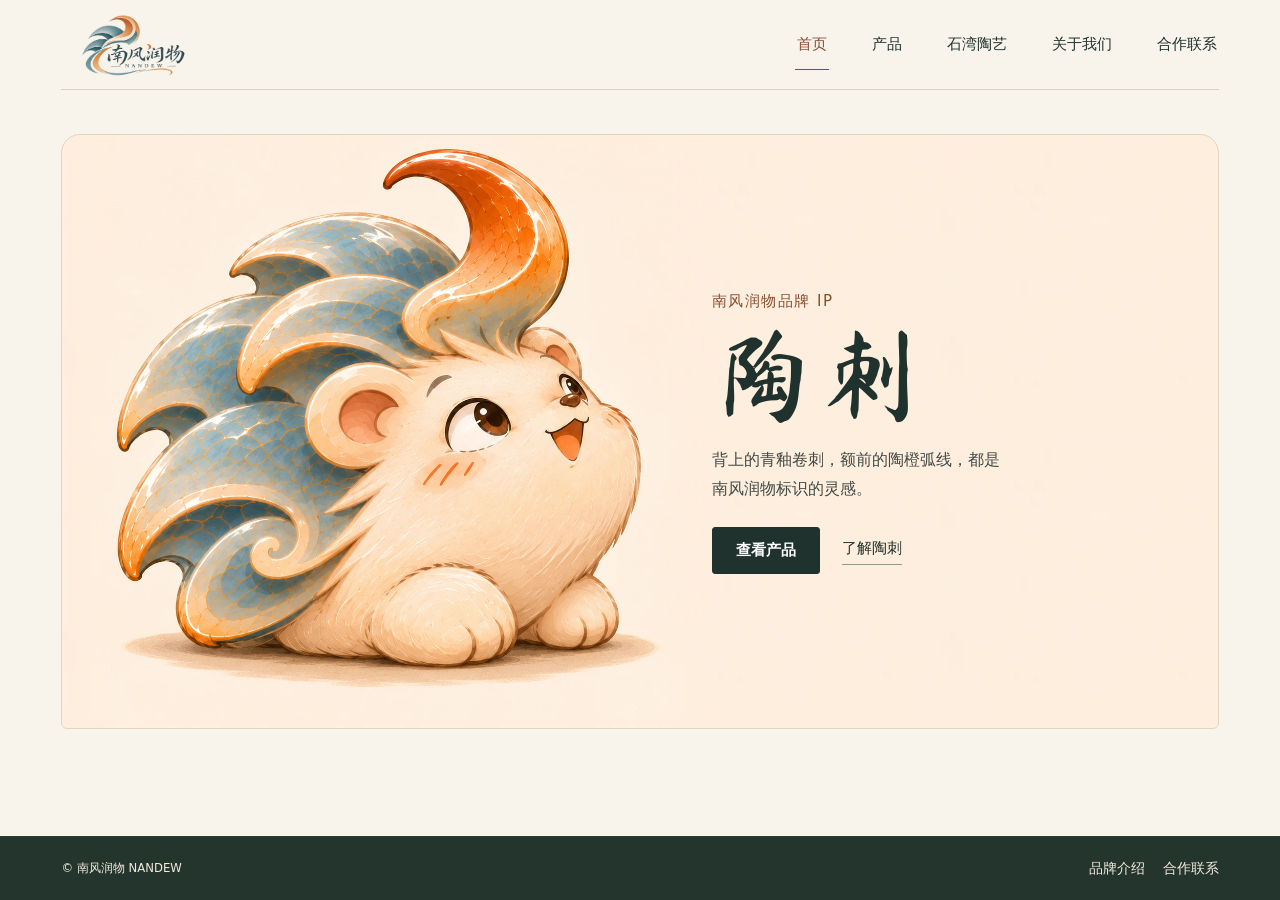
==== index.html @ f3747570 "Publish NANDEW website" ====
<!doctype html>
<html lang="zh-CN">
<head>
  <meta charset="utf-8">
  <meta name="viewport" content="width=device-width, initial-scale=1">
  <meta name="theme-color" content="#f8f7f3">
  <meta name="description" content="认识南风润物的品牌 IP 陶刺。一只以佛山石湾陶艺为灵感的刺猬。">
  <title>南风润物 NANDEW｜陶瓷家居设计</title>
  <link rel="icon" href="assets/icon.png">
  <link rel="stylesheet" href="site.css">
  <script src="site.js" defer></script>
</head>
<body>
  <a class="skip-link" href="#main">跳至正文</a>
  <header class="site-header">
    <div class="wrap header-inner">
      <a class="brand" href="index.html" aria-label="南风润物首页"><img src="assets/nandew-logo.webp" alt="南风润物 NANDEW" width="112" height="56"></a>
      <button class="menu-toggle" type="button" aria-expanded="false" aria-controls="main-nav"><span class="menu-icon" aria-hidden="true"></span>菜单</button>
      <nav id="main-nav" class="site-nav" aria-label="主导航">
        <a href="index.html" aria-current="page">首页</a>
        <a href="products.html">产品</a>
        <a href="craft.html">石湾陶艺</a>
        <a href="about.html">关于我们</a>
        <a href="contact.html">合作联系</a>
      </nav>
    </div>
  </header>
  <main class="wrap home" id="main">
    <section class="home-feature" aria-labelledby="hero-title">
      <div class="home-image">
        <img src="assets/taoci-home.webp" srcset="assets/taoci-home-small.webp 620w, assets/taoci-home.webp 1254w" sizes="(max-width: 760px) 100vw, 55vw" alt="陶刺是一只刺猬，背上是层叠的青釉卷刺，额前是一根陶橙色卷刺" width="1254" height="1254" fetchpriority="high">
      </div>
      <div class="home-copy">
        <p class="home-label">南风润物品牌 IP</p>
        <h1 id="hero-title">陶刺</h1>
        <p class="home-summary">背上的青釉卷刺，额前的陶橙弧线，都是南风润物标识的灵感。</p>
        <div class="home-actions">
          <a class="button button--ink" href="products.html">查看产品</a>
          <a class="underlined" href="about.html#taoci">了解陶刺</a>
        </div>
      </div>
    </section>
  </main>
  <footer class="site-footer">
    <div class="wrap footer-inner">
      <small>© 南风润物 NANDEW</small>
      <div><a href="about.html">品牌介绍</a><a href="contact.html">合作联系</a></div>
    </div>
  </footer>
</body>
</html>
---- site.css ----
@font-face {
  font-family: Taoci Title;
  src: url(assets/taoci-title.woff2) format("woff2");
  font-weight: 400;
  font-display: swap;
}

@font-face {
  font-family: Nandew Serif;
  src: url(assets/nandew-serif.woff2) format("woff2");
  font-weight: 600;
  font-display: swap;
}

:root {
  --paper: #f8f4eb;
  --surface: #ede8dc;
  --ink: #20322d;
  --body: #424b45;
  --muted: #5b655d;
  --line: #d8d0c1;
  --accent: #8a4d2f;
  --gutter: clamp(19px, 4.8vw, 74px);
  --serif: "Nandew Serif", "Songti SC", SimSun, serif;
  --font: "PingFang SC", "Microsoft YaHei", "Noto Sans CJK SC", system-ui, sans-serif;
}

* { box-sizing: border-box; }
body { margin: 0; background: var(--paper); color: var(--ink); font: 1rem/1.65 var(--font); min-height: 100vh; display: flex; flex-direction: column; }
main { flex: 1; }
h1, h2, h3, p, figure { margin: 0; }
h1, h2, h3 { line-height: 1.26; font-weight: 600; }
a { color: inherit; text-decoration: none; }
button, input, select, textarea { font: inherit; }
button { color: inherit; cursor: pointer; }
img { display: block; max-width: 100%; height: auto; }
[hidden] { display: none !important; }
:focus-visible { outline: 2px solid #9f5936; outline-offset: 4px; }
.wrap { width: min(calc(100% - 2 * var(--gutter)), 1240px); margin-inline: auto; }

.skip-link { position: absolute; z-index: 10; left: var(--gutter); top: 10px; transform: translateY(-160%); background: var(--paper); padding: 10px 16px; }
.skip-link:focus { transform: none; }
.site-header { background: var(--paper); }
.header-inner { min-height: 90px; border-bottom: 1px solid var(--line); display: flex; justify-content: space-between; align-items: center; gap: 24px; position: relative; }
.brand { display: block; flex: none; }
.brand img { width: 136px; height: auto; }
.site-nav { display: flex; gap: clamp(20px, 3.2vw, 48px); align-items: center; }
.site-nav a { min-height: 50px; display: inline-flex; align-items: center; border-bottom: 1px solid transparent; padding: 0 2px; font-size: .9375rem; }
.site-nav a:hover { color: var(--accent); }
.site-nav a[aria-current] { border-color: var(--accent); color: var(--accent); }
.menu-toggle { display: none; }
.button { display: inline-flex; min-height: 46px; align-items: center; justify-content: center; border: 1px solid var(--ink); padding: 10px 23px; font-weight: 600; font-size: .9375rem; }
.button--ink { background: var(--ink); color: #fff; }
.button--ink:hover { background: #354c42; border-color: #354c42; }
.button--outline { background: transparent; color: var(--ink); }
.button--outline:hover { background: var(--surface); }
.underlined { width: fit-content; max-width: 100%; border-bottom: 1px solid #919b91; font-size: .9375rem; padding-bottom: 3px; }
.underlined:hover { color: var(--accent); border-color: var(--accent); }

.home { padding-block: clamp(20px, 3.4vw, 46px) clamp(30px, 5vw, 64px); }
.home-feature {
  position: relative;
  isolation: isolate;
  min-height: clamp(440px, 44vw, 594px);
  display: grid;
  grid-template-columns: minmax(0, 1.06fr) minmax(0, .94fr);
  align-items: center;
  overflow: hidden;
  border: 1px solid #e4d4be;
  border-radius: 19px 19px 6px 6px;
  background: #f9ecd9 url(assets/taoci-paper.webp) repeat;
}
.home-image {
  width: min(105%, 643px);
  aspect-ratio: 1;
  margin: -4% -2% -4% 1%;
  position: relative;
  pointer-events: none;
}
.home-image img {
  width: 100%;
  height: 100%;
  object-fit: contain;
  mask-image: linear-gradient(90deg, transparent, #000 7%, #000 92%, transparent),
              linear-gradient(0deg, transparent, #000 7%, #000 95%, transparent);
  mask-composite: intersect;
}
.home-copy { padding: clamp(20px, 4vw, 58px) clamp(28px, 6vw, 88px) clamp(20px, 4vw, 58px) clamp(15px, 2.9vw, 42px); }
.home-label { color: var(--accent); font-size: .9375rem; letter-spacing: .1em; }
.home h1 {
  font-family: "Taoci Title", var(--serif);
  font-size: clamp(4.7rem, 8.1vw, 7.3rem);
  font-weight: 400;
  margin: 3px 0 15px;
  line-height: 1.09;
}
.home-summary { color: var(--body); max-width: 18em; margin-bottom: 23px; line-height: 1.85; }
.home-actions { display: flex; flex-wrap: wrap; align-items: center; gap: 12px 22px; }
.home-actions .button { border-radius: 3px; }

.interior { padding-block: clamp(35px, 5vw, 72px) clamp(45px, 7vw, 90px); }
.page-heading { max-width: 720px; margin-bottom: clamp(23px, 3.5vw, 43px); }
.page-heading h1 { font-family: var(--serif); font-size: clamp(2rem, 4.5vw, 4.125rem); letter-spacing: .015em; }
.page-heading p { margin-top: 13px; color: var(--body); max-width: 44em; }
.breadcrumb { display: flex; align-items: baseline; flex-wrap: wrap; gap: 9px; margin-bottom: 20px; color: var(--muted); font-size: .875rem; }
.breadcrumb a { text-decoration: underline; text-underline-offset: 3px; }
.product-grid { display: grid; grid-template-columns: repeat(3, minmax(0, 1fr)); gap: clamp(12px, 2vw, 24px); }
.product-card { border-bottom: 1px solid var(--line); }
.product-card a { display: block; }
.product-card-image { overflow: hidden; aspect-ratio: 1.12; background: var(--surface); }
.product-card-image img { width: 100%; height: 100%; object-fit: cover; }
.product-card-text { padding-block: 16px 19px; }
.product-card h2 { font-size: clamp(1.08rem, 1.75vw, 1.58rem); }
.product-card a:hover h2 { text-decoration: underline; text-underline-offset: 5px; }
.product-card p { margin-top: 5px; color: var(--muted); font-size: .9375rem; }
.editorial-grid { display: grid; grid-template-columns: minmax(0, 1.18fr) minmax(0, .82fr); gap: clamp(22px, 4vw, 62px); align-items: center; }
.editorial-media img { width: 100%; height: auto; background: var(--surface); }
.editorial-media figcaption { color: var(--muted); margin-top: 8px; font-size: .8125rem; }
.editorial-media figcaption a { text-decoration: underline; text-underline-offset: 2px; }
.editorial-copy { display: grid; gap: 19px; }
.editorial-copy section + section { border-top: 1px solid var(--line); padding-top: 19px; }
.editorial-copy h2, .inquiry-panel h2 { font-size: clamp(1.18rem, 2.25vw, 1.6rem); }
.editorial-copy p, .inquiry-panel p { color: var(--body); margin-top: 7px; }
.about-illustration img { border: 1px solid var(--line); border-radius: 7px 7px 0 0; }
.about-mark { width: 135px; margin-top: -8px; }

.gallery { margin-bottom: clamp(26px, 4vw, 46px); }
.gallery-controls { display: flex; gap: 8px; flex-wrap: wrap; margin-bottom: 15px; }
.gallery-controls button { background: transparent; border: 1px solid #aeb7ac; padding: 6px 15px; min-height: 42px; font-size: .9375rem; }
.gallery-controls button:hover { border-color: var(--ink); }
.gallery-controls button[aria-pressed="true"] { background: var(--ink); color: #fff; border-color: var(--ink); }
.gallery-panel { display: grid; grid-template-columns: minmax(0, 1.15fr) minmax(0, .85fr); background: var(--surface); }
.gallery-panel + .gallery-panel { margin-top: 18px; }
.gallery-figure { background: #342e28; position: relative; aspect-ratio: 1.22; }
.gallery-figure img { position: absolute; inset: 0; height: 100%; width: 100%; object-fit: cover; object-position: 50% 57%; }
.gallery-figure--light { background: #e2dacf; }
.gallery-description { align-self: center; padding: clamp(21px, 4vw, 58px); }
.gallery-description h2, .subheading { font-size: clamp(1.35rem, 2.8vw, 2rem); margin-bottom: 10px; }
.gallery-description p { color: var(--body); }
.gallery-description p + p { margin-top: 11px; }
.details-grid { display: grid; grid-template-columns: 1fr 1fr; gap: 16px; margin: 15px 0 34px; }
.details-grid img { width: 100%; aspect-ratio: 1.5; object-fit: contain; background: var(--surface); }
.details-grid figcaption { color: var(--muted); font-size: .875rem; padding-top: 6px; }
.detail-cta { display: flex; flex-wrap: wrap; align-items: center; justify-content: space-between; gap: 15px; padding-top: 20px; border-top: 1px solid var(--line); }

.inquiry-grid { display: grid; grid-template-columns: 1fr 1fr; gap: clamp(21px, 4vw, 60px); align-items: start; }
.inquiry-panel { border-top: 1px solid var(--line); padding-top: 20px; }
.inquiry-panel h3 { font-size: 1rem; margin-top: 17px; }
.inquiry-form { display: grid; gap: 12px; margin-top: 16px; }
.inquiry-form label, .form-field { display: grid; gap: 4px; font-weight: 600; }
.inquiry-form select, .inquiry-form textarea { width: 100%; background: #fff; color: var(--ink); border: 1px solid #aeb7ac; padding: 9px 11px; font-weight: 400; }
.inquiry-form textarea { resize: vertical; min-height: 90px; }
.inquiry-form .button { justify-self: start; }
.inquiry-form .form-status { margin: 0; color: var(--muted); }
.inquiry-form .form-status:empty { display: none; }

.site-footer { border-top: 1px solid #2c3c33; margin-top: 8px; font-size: .875rem; background: #24352d; color: #f3eadc; }
.footer-inner { display: flex; flex-wrap: wrap; gap: 12px 26px; justify-content: space-between; align-items: center; padding-block: 20px; }
.footer-inner div { display: flex; gap: 18px; }
.footer-inner a:hover { color: #f2ba8c; }

@media (max-width: 760px) {
  .header-inner { min-height: 63px; }
  .brand img { width: 104px; }
  .has-menu .menu-toggle { display: inline-flex; min-height: 44px; gap: 8px; align-items: center; background: transparent; border: 1px solid var(--line); padding: 0 11px; font-size: .875rem; }
  .menu-icon { width: 15px; height: 10px; border-block: 1px solid currentColor; position: relative; }
  .menu-icon::after { content: ""; position: absolute; top: 3.5px; left: 0; width: 100%; border-top: 1px solid; }
  .site-nav { flex-wrap: wrap; gap: 0 14px; }
  .has-menu .site-nav { display: none; position: absolute; top: 100%; inset-inline: calc(0px - var(--gutter)); z-index: 2; background: var(--paper); border-bottom: 1px solid var(--line); padding: 8px var(--gutter) 15px; }
  .has-menu .site-nav.is-open { display: grid; grid-template-columns: repeat(2, minmax(0, 1fr)); }
  .home-feature, .editorial-grid, .gallery-panel, .inquiry-grid { grid-template-columns: 1fr; }
  .home-feature { min-height: 0; border-radius: 12px 12px 5px 5px; justify-items: start; }
  .home-image { width: min(100%, 440px); justify-self: center; margin: -3% 0 -7%; }
  .home-copy { padding: 0 23px 29px; }
  .home h1 { font-size: clamp(3.7rem, 14vw, 5.1rem); margin-bottom: 9px; }
  .home-summary { margin-bottom: 16px; }
  .product-grid { grid-template-columns: 1fr 1fr; }
}
@media (max-width: 480px) {
  .product-grid { grid-template-columns: 1fr; }
  .product-card-image { aspect-ratio: 1.35; }
  .details-grid { grid-template-columns: 1fr; }
}
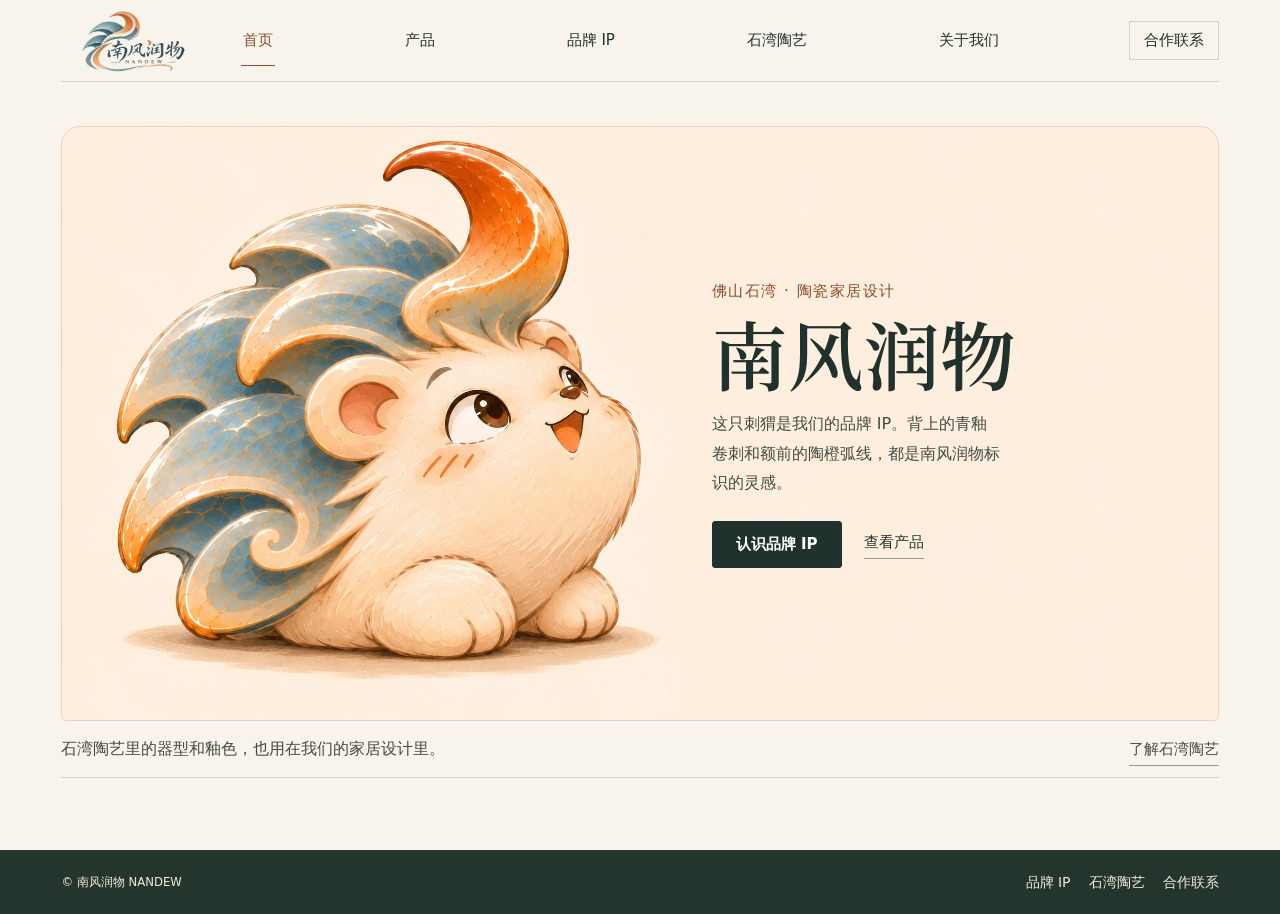
==== commit 8447d53a: "Showcase the humidifier and brand character" ====
--- a/index.html
+++ b/index.html
@@ -3,48 +3,53 @@
 <head>
   <meta charset="utf-8">
   <meta name="viewport" content="width=device-width, initial-scale=1">
-  <meta name="theme-color" content="#f8f7f3">
-  <meta name="description" content="认识南风润物的品牌 IP 陶刺。一只以佛山石湾陶艺为灵感的刺猬。">
-  <title>南风润物 NANDEW｜陶瓷家居设计</title>
+  <meta name="theme-color" content="#f8f4eb">
+  <meta name="description" content="南风润物 NANDEW 源于佛山石湾陶艺。认识我们的刺猬角色，了解陶瓷加湿器及品牌设计。">
+  <title>品牌官网｜南风润物 NANDEW</title>
   <link rel="icon" href="assets/icon.png">
-  <link rel="stylesheet" href="site.css">
-  <script src="site.js" defer></script>
+  <link rel="stylesheet" href="site.css?v=2">
+  <script src="site.js?v=2" defer></script>
 </head>
 <body>
   <a class="skip-link" href="#main">跳至正文</a>
   <header class="site-header">
     <div class="wrap header-inner">
-      <a class="brand" href="index.html" aria-label="南风润物首页"><img src="assets/nandew-logo.webp" alt="南风润物 NANDEW" width="112" height="56"></a>
+      <a class="brand" href="index.html" aria-label="南风润物首页"><img src="assets/nandew-logo.webp" alt="南风润物 NANDEW" width="136" height="68"></a>
       <button class="menu-toggle" type="button" aria-expanded="false" aria-controls="main-nav"><span class="menu-icon" aria-hidden="true"></span>菜单</button>
       <nav id="main-nav" class="site-nav" aria-label="主导航">
         <a href="index.html" aria-current="page">首页</a>
         <a href="products.html">产品</a>
+        <a href="ip.html">品牌 IP</a>
         <a href="craft.html">石湾陶艺</a>
         <a href="about.html">关于我们</a>
-        <a href="contact.html">合作联系</a>
+        <a href="contact.html" class="nav-contact">合作联系</a>
       </nav>
     </div>
   </header>
   <main class="wrap home" id="main">
     <section class="home-feature" aria-labelledby="hero-title">
       <div class="home-image">
-        <img src="assets/taoci-home.webp" srcset="assets/taoci-home-small.webp 620w, assets/taoci-home.webp 1254w" sizes="(max-width: 760px) 100vw, 55vw" alt="陶刺是一只刺猬，背上是层叠的青釉卷刺，额前是一根陶橙色卷刺" width="1254" height="1254" fetchpriority="high">
+        <img src="assets/hedgehog-home.webp" srcset="assets/hedgehog-home-small.webp 620w, assets/hedgehog-home.webp 1254w" sizes="(max-width: 760px) 100vw, 55vw" alt="南风润物品牌刺猬，背上是层叠的青釉卷刺，额前有一道陶橙色卷刺" width="1254" height="1254" fetchpriority="high">
       </div>
       <div class="home-copy">
-        <p class="home-label">南风润物品牌 IP</p>
-        <h1 id="hero-title">陶刺</h1>
-        <p class="home-summary">背上的青釉卷刺，额前的陶橙弧线，都是南风润物标识的灵感。</p>
+        <p class="home-label">佛山石湾 · 陶瓷家居设计</p>
+        <h1 id="hero-title">南风润物</h1>
+        <p class="home-summary">这只刺猬是我们的品牌 IP。背上的青釉卷刺和额前的陶橙弧线，都是南风润物标识的灵感。</p>
         <div class="home-actions">
-          <a class="button button--ink" href="products.html">查看产品</a>
-          <a class="underlined" href="about.html#taoci">了解陶刺</a>
+          <a class="button button--ink" href="ip.html">认识品牌 IP</a>
+          <a class="underlined" href="products.html">查看产品</a>
         </div>
       </div>
     </section>
+    <div class="home-origins">
+      <p>石湾陶艺里的器型和釉色，也用在我们的家居设计里。</p>
+      <a class="underlined" href="craft.html">了解石湾陶艺</a>
+    </div>
   </main>
   <footer class="site-footer">
     <div class="wrap footer-inner">
       <small>© 南风润物 NANDEW</small>
-      <div><a href="about.html">品牌介绍</a><a href="contact.html">合作联系</a></div>
+      <div><a href="ip.html">品牌 IP</a><a href="craft.html">石湾陶艺</a><a href="contact.html">合作联系</a></div>
     </div>
   </footer>
 </body>
--- a/site.css
+++ b/site.css
@@ -1,10 +1,3 @@
-@font-face {
-  font-family: Taoci Title;
-  src: url(assets/taoci-title.woff2) format("woff2");
-  font-weight: 400;
-  font-display: swap;
-}
-
 @font-face {
   font-family: Nandew Serif;
   src: url(assets/nandew-serif.woff2) format("woff2");
@@ -41,13 +34,15 @@
 .skip-link { position: absolute; z-index: 10; left: var(--gutter); top: 10px; transform: translateY(-160%); background: var(--paper); padding: 10px 16px; }
 .skip-link:focus { transform: none; }
 .site-header { background: var(--paper); }
-.header-inner { min-height: 90px; border-bottom: 1px solid var(--line); display: flex; justify-content: space-between; align-items: center; gap: 24px; position: relative; }
+.header-inner { min-height: 82px; border-bottom: 1px solid var(--line); display: flex; align-items: center; gap: clamp(24px, 3.4vw, 48px); position: relative; }
 .brand { display: block; flex: none; }
 .brand img { width: 136px; height: auto; }
-.site-nav { display: flex; gap: clamp(20px, 3.2vw, 48px); align-items: center; }
+.site-nav { display: flex; flex: 1; justify-content: space-between; gap: clamp(10px, 1.7vw, 24px); align-items: center; }
 .site-nav a { min-height: 50px; display: inline-flex; align-items: center; border-bottom: 1px solid transparent; padding: 0 2px; font-size: .9375rem; }
 .site-nav a:hover { color: var(--accent); }
 .site-nav a[aria-current] { border-color: var(--accent); color: var(--accent); }
+.site-nav .nav-contact { min-height: 39px; padding-inline: 14px; border: 1px solid var(--line); }
+.site-nav .nav-contact:hover,.site-nav .nav-contact[aria-current] { border-color: var(--accent); }
 .menu-toggle { display: none; }
 .button { display: inline-flex; min-height: 46px; align-items: center; justify-content: center; border: 1px solid var(--ink); padding: 10px 23px; font-weight: 600; font-size: .9375rem; }
 .button--ink { background: var(--ink); color: #fff; }
@@ -68,7 +63,7 @@
   overflow: hidden;
   border: 1px solid #e4d4be;
   border-radius: 19px 19px 6px 6px;
-  background: #f9ecd9 url(assets/taoci-paper.webp) repeat;
+  background: #f9ecd9 url(assets/hedgehog-paper.webp) repeat;
 }
 .home-image {
   width: min(105%, 643px);
@@ -88,15 +83,16 @@
 .home-copy { padding: clamp(20px, 4vw, 58px) clamp(28px, 6vw, 88px) clamp(20px, 4vw, 58px) clamp(15px, 2.9vw, 42px); }
 .home-label { color: var(--accent); font-size: .9375rem; letter-spacing: .1em; }
 .home h1 {
-  font-family: "Taoci Title", var(--serif);
-  font-size: clamp(4.7rem, 8.1vw, 7.3rem);
-  font-weight: 400;
-  margin: 3px 0 15px;
+  font-family: var(--serif);
+  font-size: clamp(2.8rem, 5.9vw, 5.5rem);
+  font-weight: 600;
+  margin: 8px 0 15px;
   line-height: 1.09;
 }
 .home-summary { color: var(--body); max-width: 18em; margin-bottom: 23px; line-height: 1.85; }
 .home-actions { display: flex; flex-wrap: wrap; align-items: center; gap: 12px 22px; }
 .home-actions .button { border-radius: 3px; }
+.home-origins { display: flex; align-items: baseline; justify-content: space-between; gap: 14px; border-bottom: 1px solid var(--line); padding-block: 15px 11px; color: var(--body); }
 
 .interior { padding-block: clamp(35px, 5vw, 72px) clamp(45px, 7vw, 90px); }
 .page-heading { max-width: 720px; margin-bottom: clamp(23px, 3.5vw, 43px); }
@@ -104,15 +100,6 @@
 .page-heading p { margin-top: 13px; color: var(--body); max-width: 44em; }
 .breadcrumb { display: flex; align-items: baseline; flex-wrap: wrap; gap: 9px; margin-bottom: 20px; color: var(--muted); font-size: .875rem; }
 .breadcrumb a { text-decoration: underline; text-underline-offset: 3px; }
-.product-grid { display: grid; grid-template-columns: repeat(3, minmax(0, 1fr)); gap: clamp(12px, 2vw, 24px); }
-.product-card { border-bottom: 1px solid var(--line); }
-.product-card a { display: block; }
-.product-card-image { overflow: hidden; aspect-ratio: 1.12; background: var(--surface); }
-.product-card-image img { width: 100%; height: 100%; object-fit: cover; }
-.product-card-text { padding-block: 16px 19px; }
-.product-card h2 { font-size: clamp(1.08rem, 1.75vw, 1.58rem); }
-.product-card a:hover h2 { text-decoration: underline; text-underline-offset: 5px; }
-.product-card p { margin-top: 5px; color: var(--muted); font-size: .9375rem; }
 .editorial-grid { display: grid; grid-template-columns: minmax(0, 1.18fr) minmax(0, .82fr); gap: clamp(22px, 4vw, 62px); align-items: center; }
 .editorial-media img { width: 100%; height: auto; background: var(--surface); }
 .editorial-media figcaption { color: var(--muted); margin-top: 8px; font-size: .8125rem; }
@@ -121,27 +108,121 @@
 .editorial-copy section + section { border-top: 1px solid var(--line); padding-top: 19px; }
 .editorial-copy h2, .inquiry-panel h2 { font-size: clamp(1.18rem, 2.25vw, 1.6rem); }
 .editorial-copy p, .inquiry-panel p { color: var(--body); margin-top: 7px; }
-.about-illustration img { border: 1px solid var(--line); border-radius: 7px 7px 0 0; }
-.about-mark { width: 135px; margin-top: -8px; }
-
-.gallery { margin-bottom: clamp(26px, 4vw, 46px); }
-.gallery-controls { display: flex; gap: 8px; flex-wrap: wrap; margin-bottom: 15px; }
-.gallery-controls button { background: transparent; border: 1px solid #aeb7ac; padding: 6px 15px; min-height: 42px; font-size: .9375rem; }
-.gallery-controls button:hover { border-color: var(--ink); }
-.gallery-controls button[aria-pressed="true"] { background: var(--ink); color: #fff; border-color: var(--ink); }
-.gallery-panel { display: grid; grid-template-columns: minmax(0, 1.15fr) minmax(0, .85fr); background: var(--surface); }
-.gallery-panel + .gallery-panel { margin-top: 18px; }
-.gallery-figure { background: #342e28; position: relative; aspect-ratio: 1.22; }
-.gallery-figure img { position: absolute; inset: 0; height: 100%; width: 100%; object-fit: cover; object-position: 50% 57%; }
-.gallery-figure--light { background: #e2dacf; }
-.gallery-description { align-self: center; padding: clamp(21px, 4vw, 58px); }
-.gallery-description h2, .subheading { font-size: clamp(1.35rem, 2.8vw, 2rem); margin-bottom: 10px; }
-.gallery-description p { color: var(--body); }
-.gallery-description p + p { margin-top: 11px; }
-.details-grid { display: grid; grid-template-columns: 1fr 1fr; gap: 16px; margin: 15px 0 34px; }
-.details-grid img { width: 100%; aspect-ratio: 1.5; object-fit: contain; background: var(--surface); }
-.details-grid figcaption { color: var(--muted); font-size: .875rem; padding-top: 6px; }
-.detail-cta { display: flex; flex-wrap: wrap; align-items: center; justify-content: space-between; gap: 15px; padding-top: 20px; border-top: 1px solid var(--line); }
+.catalog-grid {
+  display: grid;
+  grid-template-columns: repeat(auto-fit, minmax(min(100%, 275px), 1fr));
+  gap: 24px;
+}
+.catalog-card { border: 1px solid var(--line); background: #f1ede4; }
+.catalog-card > a { display: grid; height: 100%; align-content: start; }
+.catalog-card:only-child > a {
+  grid-template-columns: minmax(0, .96fr) minmax(0, 1.04fr);
+  align-items: stretch;
+}
+.catalog-media {
+  position: relative;
+  min-width: 0;
+  aspect-ratio: 1.26;
+  overflow: hidden;
+  background: linear-gradient(170deg, #675a4f, #a3998a);
+}
+.catalog-media img { position: absolute; inset: 0; width: 100%; height: 100%; object-fit: contain; }
+.catalog-copy { align-self: center; padding: clamp(21px, 4.1vw, 62px); }
+.catalog-copy h2 { font-family: var(--serif); font-size: clamp(1.42rem, 2.45vw, 2.45rem); }
+.catalog-copy p { max-width: 25em; margin: 10px 0 19px; color: var(--body); }
+.catalog-card a:hover .underlined { color: var(--accent); border-color: var(--accent); }
+
+.product-detail { padding-top: clamp(23px, 3vw, 44px); }
+.product-overview {
+  display: grid;
+  grid-template-columns: minmax(0, 1.24fr) minmax(0, .86fr);
+  grid-template-rows: auto 1fr;
+  gap: 21px clamp(25px, 4.3vw, 64px);
+  align-items: start;
+}
+.product-title { grid-column: 2; grid-row: 1; }
+.product-title h1 { font-family: var(--serif); font-size: clamp(1.8rem, 3.05vw, 3.12rem); text-wrap: balance; }
+.product-title p { margin-top: 12px; max-width: 27em; color: var(--body); }
+.product-media { min-width: 0; grid-column: 1; grid-row: 1 / span 2; }
+.media-stage {
+  position: relative;
+  aspect-ratio: 1.22;
+  border: 1px solid #c5b6a1;
+  background: linear-gradient(160deg,#645447,#a49b8d);
+  overflow: hidden;
+}
+.media-panel { position: absolute; inset: 0; display: grid; place-items: center; }
+.media-panel img,.media-panel video { display: block; width: 100%; height: 100%; object-fit: contain; min-height: 0; }
+.media-panel--video { background: #393129; }
+.media-toolbar { min-height: 38px; display: flex; gap: 15px; align-items: center; justify-content: space-between; font-size: .875rem; color: var(--muted); margin-top: 3px; }
+.media-zoom { padding: 0 0 2px; border: 0; border-bottom: 1px solid #919b91; background: transparent; font-size: .875rem; }
+.media-thumbnails { display: grid; grid-template-columns: repeat(6, minmax(0,1fr)); gap: clamp(4px, 1.1vw, 10px); }
+.media-thumb {
+  display: grid;
+  align-content: start;
+  justify-items: stretch;
+  min-width: 0;
+  border: 1px solid var(--line);
+  background: transparent;
+  padding: 3px 3px 4px;
+  font-size: .875rem;
+  line-height: 1.35;
+  gap: 4px;
+}
+.media-thumb:hover { border-color: var(--ink); }
+.media-thumb[aria-pressed="true"] { border-color: var(--ink); background: #e2e7db; font-weight: 600; }
+.thumb-image { display: block; aspect-ratio: 1.1; overflow: hidden; position: relative; background: #c1ad95; }
+.thumb-image img { width: 100%; height: 100%; object-fit: cover; object-position: center 42%; }
+.thumb-video > span { position: absolute; inset: 0; display: grid; place-items: center; background: #211e1980; color: #fff; font-size: 1.1rem; }
+.media-dialog { max-width: min(92vw,900px); max-height: 92vh; border: 1px solid #baa98f; background: var(--paper); padding: 12px; }
+.media-dialog::backdrop { background: #29231cd6; }
+.media-dialog form { display: flex; justify-content: end; margin-bottom: 6px; }
+.media-dialog .button { padding: 5px 14px; min-height: 35px; }
+.media-dialog img { max-width: 100%; max-height: 78vh; width: auto; height: auto; margin: auto; }
+
+.product-facts { grid-column: 2; grid-row: 2; border-top: 1px solid var(--line); padding-block: 19px 0; }
+.product-facts h2 { font-family: var(--serif); font-size: 1.35rem; }
+.product-facts dl { margin: 6px 0 22px; }
+.product-facts dl div { display: grid; grid-template-columns: 5.2em 1fr; align-items: baseline; gap: 10px; padding: 9px 0; border-bottom: 1px solid var(--line); }
+.product-facts dt { font-size: .9375rem; font-weight: 600; }
+.product-facts dd { margin: 0; color: var(--body); }
+.product-story {
+  border-top: 1px solid var(--line);
+  padding-top: clamp(23px, 4vw, 56px);
+  margin-top: clamp(38px, 6.5vw, 94px);
+  display: grid;
+  grid-template-columns: minmax(0, .77fr) minmax(0, 1.23fr);
+  gap: clamp(21px, 5vw, 70px);
+  align-items: center;
+}
+.product-story figure { max-width: 430px; margin-inline: auto; }
+.product-story figure img { width: 100%; max-height: 590px; object-fit: cover; object-position: center 61%; border-radius: 48% 48% 4px 4px / 15% 15% 4px 4px; }
+.product-story figcaption { margin-top: 7px; font-size: .875rem; color: var(--muted); }
+.product-story h2, .ip-poses h2 { font-family: var(--serif); font-size: clamp(1.65rem, 2.6vw, 2.7rem); margin: 7px 0 11px; }
+.product-story-copy > p:not(.home-label) { max-width: 28em; color: var(--body); margin-bottom: 14px; }
+.product-ip-note {
+  display: flex;
+  gap: 16px;
+  max-width: 460px;
+  align-items: center;
+  margin-top: 25px;
+  padding: 9px 15px 9px 8px;
+  background: #f2e5d2;
+}
+.product-ip-note img { width: 87px; aspect-ratio: 1; object-fit: contain; mix-blend-mode: multiply; }
+.product-ip-note > span { display: grid; gap: 2px; }
+.product-ip-note > span > span { color: var(--body); font-size: .875rem; }
+.product-ip-note:hover strong { text-decoration: underline; }
+
+.ip-feature { align-items: center; }
+.ip-feature img { border-radius: 8px 8px 0 0; }
+.ip-poses { margin-top: clamp(28px, 5vw, 64px); border-top: 1px solid var(--line); padding-top: 19px; }
+.pose-grid { display: grid; grid-template-columns: repeat(3,minmax(0,1fr)); gap: 14px; }
+.pose-grid figure { overflow: hidden; background: #f5e7d1 url(assets/hedgehog-paper.webp) repeat; border: 1px solid #e4d4be; }
+.pose-grid img { width: 100%; height: auto; mask-image: radial-gradient(ellipse 76% 75% at 50% 49%,#000 55%,transparent); }
+.pose-grid figcaption { padding: 0 7px 12px; text-align: center; font-weight: 600; }
+.brand-plate { display: grid; place-items: center; background: #f1eadc; padding: clamp(27px, 6vw, 96px); min-height: 250px; }
+.brand-plate img { width: min(100%,390px); background: transparent; }
 
 .inquiry-grid { display: grid; grid-template-columns: 1fr 1fr; gap: clamp(21px, 4vw, 60px); align-items: start; }
 .inquiry-panel { border-top: 1px solid var(--line); padding-top: 20px; }
@@ -160,24 +241,31 @@
 .footer-inner a:hover { color: #f2ba8c; }
 
 @media (max-width: 760px) {
-  .header-inner { min-height: 63px; }
+  .header-inner { min-height: 63px; justify-content: space-between; }
   .brand img { width: 104px; }
   .has-menu .menu-toggle { display: inline-flex; min-height: 44px; gap: 8px; align-items: center; background: transparent; border: 1px solid var(--line); padding: 0 11px; font-size: .875rem; }
   .menu-icon { width: 15px; height: 10px; border-block: 1px solid currentColor; position: relative; }
   .menu-icon::after { content: ""; position: absolute; top: 3.5px; left: 0; width: 100%; border-top: 1px solid; }
   .site-nav { flex-wrap: wrap; gap: 0 14px; }
+  .site-nav .nav-contact { margin: 0; border: 0; padding-inline: 2px; }
   .has-menu .site-nav { display: none; position: absolute; top: 100%; inset-inline: calc(0px - var(--gutter)); z-index: 2; background: var(--paper); border-bottom: 1px solid var(--line); padding: 8px var(--gutter) 15px; }
   .has-menu .site-nav.is-open { display: grid; grid-template-columns: repeat(2, minmax(0, 1fr)); }
-  .home-feature, .editorial-grid, .gallery-panel, .inquiry-grid { grid-template-columns: 1fr; }
+  .home-feature, .editorial-grid, .inquiry-grid { grid-template-columns: 1fr; }
   .home-feature { min-height: 0; border-radius: 12px 12px 5px 5px; justify-items: start; }
   .home-image { width: min(100%, 440px); justify-self: center; margin: -3% 0 -7%; }
   .home-copy { padding: 0 23px 29px; }
-  .home h1 { font-size: clamp(3.7rem, 14vw, 5.1rem); margin-bottom: 9px; }
+  .home h1 { font-size: clamp(2.46rem, 10vw, 4.1rem); margin-bottom: 9px; }
   .home-summary { margin-bottom: 16px; }
-  .product-grid { grid-template-columns: 1fr 1fr; }
+  .home-origins { align-items: start; flex-direction: column; gap: 3px; }
+  .catalog-card:only-child > a, .product-story { grid-template-columns: 1fr; }
+  .product-overview { display: flex; flex-direction: column; align-items: stretch; gap: 18px; }
+  .product-title h1 { text-wrap: wrap; }
+  .product-facts { margin-top: 6px; }
+  .product-story figure { max-width: 100%; }
+  .product-story figure img { max-height: 420px; object-fit: contain; background: #e5dac8; border-radius: 6px; }
+  .pose-grid { gap: 6px; }
+  .pose-grid figcaption { font-size: .875rem; }
 }
 @media (max-width: 480px) {
-  .product-grid { grid-template-columns: 1fr; }
-  .product-card-image { aspect-ratio: 1.35; }
-  .details-grid { grid-template-columns: 1fr; }
-}
+  .media-stage { aspect-ratio: .98; }
+}
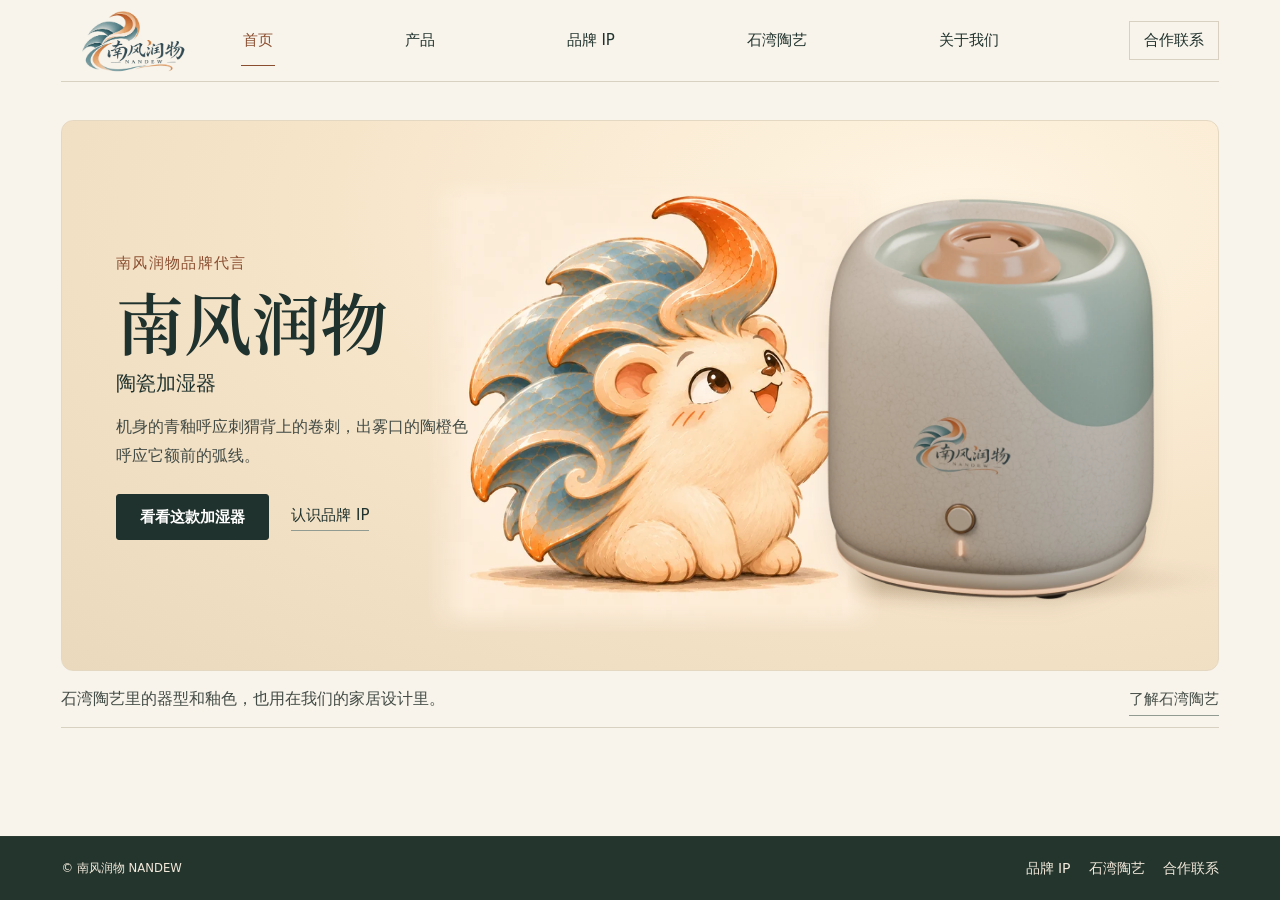
==== commit a1204137: "Pair the brand character with the product and refine the gallery" ====
--- a/index.html
+++ b/index.html
@@ -4,11 +4,11 @@
   <meta charset="utf-8">
   <meta name="viewport" content="width=device-width, initial-scale=1">
   <meta name="theme-color" content="#f8f4eb">
-  <meta name="description" content="南风润物 NANDEW 源于佛山石湾陶艺。认识我们的刺猬角色，了解陶瓷加湿器及品牌设计。">
+  <meta name="description" content="南风润物 NANDEW 源于佛山石湾陶艺。由品牌刺猬介绍南风润物陶瓷加湿器，了解器型、双釉外罩和组装结构。">
   <title>品牌官网｜南风润物 NANDEW</title>
   <link rel="icon" href="assets/icon.png">
-  <link rel="stylesheet" href="site.css?v=2">
-  <script src="site.js?v=2" defer></script>
+  <link rel="stylesheet" href="site.css?v=3">
+  <script src="site.js?v=3" defer></script>
 </head>
 <body>
   <a class="skip-link" href="#main">跳至正文</a>
@@ -28,16 +28,19 @@
   </header>
   <main class="wrap home" id="main">
     <section class="home-feature" aria-labelledby="hero-title">
-      <div class="home-image">
-        <img src="assets/hedgehog-home.webp" srcset="assets/hedgehog-home-small.webp 620w, assets/hedgehog-home.webp 1254w" sizes="(max-width: 760px) 100vw, 55vw" alt="南风润物品牌刺猬，背上是层叠的青釉卷刺，额前有一道陶橙色卷刺" width="1254" height="1254" fetchpriority="high">
-      </div>
+      <figure class="campaign-scene campaign-scene--home" aria-label="品牌刺猬向一旁的南风润物陶瓷加湿器伸出前爪">
+        <span class="campaign-ground" aria-hidden="true"></span>
+        <img class="campaign-ip" src="assets/hedgehog-greeting.webp" alt="" width="640" height="640">
+        <img class="campaign-device" src="assets/humidifier-studio-front.webp" alt="" width="1056" height="1056">
+      </figure>
       <div class="home-copy">
-        <p class="home-label">佛山石湾 · 陶瓷家居设计</p>
+        <p class="home-label">南风润物品牌代言</p>
         <h1 id="hero-title">南风润物</h1>
-        <p class="home-summary">这只刺猬是我们的品牌 IP。背上的青釉卷刺和额前的陶橙弧线，都是南风润物标识的灵感。</p>
+        <p class="campaign-feature-name">陶瓷加湿器</p>
+        <p class="home-summary">机身的青釉呼应刺猬背上的卷刺，出雾口的陶橙色呼应它额前的弧线。</p>
         <div class="home-actions">
-          <a class="button button--ink" href="ip.html">认识品牌 IP</a>
-          <a class="underlined" href="products.html">查看产品</a>
+          <a class="button button--ink" href="humidifier.html">看看这款加湿器</a>
+          <a class="underlined" href="ip.html">认识品牌 IP</a>
         </div>
       </div>
     </section>
--- a/site.css
+++ b/site.css
@@ -52,44 +52,93 @@
 .underlined { width: fit-content; max-width: 100%; border-bottom: 1px solid #919b91; font-size: .9375rem; padding-bottom: 3px; }
 .underlined:hover { color: var(--accent); border-color: var(--accent); }
 
-.home { padding-block: clamp(20px, 3.4vw, 46px) clamp(30px, 5vw, 64px); }
+.home { padding-block: clamp(18px, 3vw, 40px) clamp(28px, 4vw, 57px); }
 .home-feature {
-  position: relative;
   isolation: isolate;
-  min-height: clamp(440px, 44vw, 594px);
-  display: grid;
-  grid-template-columns: minmax(0, 1.06fr) minmax(0, .94fr);
-  align-items: center;
+  position: relative;
+  min-height: clamp(475px, 43vw, 625px);
+  display: grid;
+  grid-template-columns: minmax(0, .72fr) minmax(0, 1.28fr);
+  align-items: stretch;
   overflow: hidden;
-  border: 1px solid #e4d4be;
-  border-radius: 19px 19px 6px 6px;
-  background: #f9ecd9 url(assets/hedgehog-paper.webp) repeat;
-}
-.home-image {
-  width: min(105%, 643px);
-  aspect-ratio: 1;
-  margin: -4% -2% -4% 1%;
-  position: relative;
-  pointer-events: none;
-}
-.home-image img {
-  width: 100%;
-  height: 100%;
-  object-fit: contain;
-  mask-image: linear-gradient(90deg, transparent, #000 7%, #000 92%, transparent),
-              linear-gradient(0deg, transparent, #000 7%, #000 95%, transparent);
+  border: 1px solid #e5d8c2;
+  border-radius: 12px;
+  background: radial-gradient(ellipse at 77% 16%, #fff8e9 0, #f7e8cf 49%, #ebdcc3 100%);
+}
+.home-feature::before {
+  content: "";
+  position: absolute;
+  inset: 0;
+  z-index: -1;
+  background: url(assets/hedgehog-paper.webp) repeat;
+  mix-blend-mode: multiply;
+  opacity: .2;
+}
+.campaign-scene {
+  position: relative;
+  isolation: isolate;
+  min-width: 0;
+  overflow: hidden;
+  aspect-ratio: 1.29;
+  background: radial-gradient(ellipse at 78% 18%, #fff9e9 0, #f6e8d0 58%, #e8d8bc 100%);
+}
+.campaign-scene--home {
+  grid-column: 2;
+  grid-row: 1;
+  width: 108%;
+  margin-left: -8%;
+  align-self: stretch;
+  aspect-ratio: auto;
+  background: transparent;
+}
+.campaign-ground {
+  position: absolute;
+  inset: auto 0 8%;
+  height: 17%;
+  background: radial-gradient(ellipse 48% 36% at 56% 48%, #80583332, transparent 100%),
+    radial-gradient(ellipse 27% 24% at 70% 51%, #624a2938, transparent 100%);
+}
+.campaign-scene .campaign-ip,
+.campaign-scene .campaign-device { position: absolute; height: auto; max-width: none; background: transparent; }
+.campaign-ip {
+  width: 57%;
+  left: 1%;
+  bottom: 6.8%;
+  z-index: 2;
+  mask-image: linear-gradient(90deg, transparent, #000 9%, #000 92%, transparent),
+              linear-gradient(0deg, transparent, #000 6%, #000 95%, transparent);
   mask-composite: intersect;
 }
-.home-copy { padding: clamp(20px, 4vw, 58px) clamp(28px, 6vw, 88px) clamp(20px, 4vw, 58px) clamp(15px, 2.9vw, 42px); }
-.home-label { color: var(--accent); font-size: .9375rem; letter-spacing: .1em; }
+.campaign-device {
+  width: 59%;
+  right: -1.45%;
+  bottom: 6.7%;
+  z-index: 3;
+  filter: drop-shadow(0 8px 10px #614e341c);
+}
+.campaign-scene--ip {
+  border: 1px solid #e5d8c2;
+  border-radius: 10px;
+}
+.home-copy {
+  align-self: center;
+  position: relative;
+  z-index: 2;
+  grid-column: 1;
+  grid-row: 1;
+  padding: clamp(22px, 4vw, 57px) 0 clamp(22px, 4vw, 57px) clamp(22px, 4.2vw, 60px);
+}
+.home-label { color: var(--accent); font-size: .9375rem; letter-spacing: .085em; }
 .home h1 {
   font-family: var(--serif);
-  font-size: clamp(2.8rem, 5.9vw, 5.5rem);
+  font-size: clamp(2.6rem, 5.3vw, 5.15rem);
   font-weight: 600;
-  margin: 8px 0 15px;
+  margin: 8px 0 9px;
   line-height: 1.09;
-}
-.home-summary { color: var(--body); max-width: 18em; margin-bottom: 23px; line-height: 1.85; }
+  white-space: nowrap;
+}
+.campaign-feature-name { color: var(--ink); font-size: clamp(1.12rem, 1.6vw, 1.48rem); }
+.home-summary { color: var(--body); max-width: 22em; margin: 12px 0 23px; line-height: 1.82; }
 .home-actions { display: flex; flex-wrap: wrap; align-items: center; gap: 12px 22px; }
 .home-actions .button { border-radius: 3px; }
 .home-origins { display: flex; align-items: baseline; justify-content: space-between; gap: 14px; border-bottom: 1px solid var(--line); padding-block: 15px 11px; color: var(--body); }
@@ -113,7 +162,7 @@
   grid-template-columns: repeat(auto-fit, minmax(min(100%, 275px), 1fr));
   gap: 24px;
 }
-.catalog-card { border: 1px solid var(--line); background: #f1ede4; }
+.catalog-card { border: 1px solid var(--line); background: #f3ecdf; border-radius: 10px; overflow: hidden; }
 .catalog-card > a { display: grid; height: 100%; align-content: start; }
 .catalog-card:only-child > a {
   grid-template-columns: minmax(0, .96fr) minmax(0, 1.04fr);
@@ -124,9 +173,10 @@
   min-width: 0;
   aspect-ratio: 1.26;
   overflow: hidden;
-  background: linear-gradient(170deg, #675a4f, #a3998a);
-}
-.catalog-media img { position: absolute; inset: 0; width: 100%; height: 100%; object-fit: contain; }
+  background: radial-gradient(ellipse at 48% 25%, #fff8e6, #ebdcc0 85%);
+}
+.catalog-media::before { content: ""; position: absolute; inset: auto 16% 8%; height: 12%; background: radial-gradient(ellipse, #6b51343e, transparent 69%); }
+.catalog-media img { position: absolute; inset: 0; width: 100%; height: 100%; object-fit: contain; padding: 8px 12px 13px; }
 .catalog-copy { align-self: center; padding: clamp(21px, 4.1vw, 62px); }
 .catalog-copy h2 { font-family: var(--serif); font-size: clamp(1.42rem, 2.45vw, 2.45rem); }
 .catalog-copy p { max-width: 25em; margin: 10px 0 19px; color: var(--body); }
@@ -135,57 +185,100 @@
 .product-detail { padding-top: clamp(23px, 3vw, 44px); }
 .product-overview {
   display: grid;
-  grid-template-columns: minmax(0, 1.24fr) minmax(0, .86fr);
+  grid-template-columns: minmax(0, 1.23fr) minmax(0, .82fr);
   grid-template-rows: auto 1fr;
-  gap: 21px clamp(25px, 4.3vw, 64px);
+  column-gap: clamp(29px, 5.4vw, 78px);
+  row-gap: 19px;
   align-items: start;
 }
-.product-title { grid-column: 2; grid-row: 1; }
-.product-title h1 { font-family: var(--serif); font-size: clamp(1.8rem, 3.05vw, 3.12rem); text-wrap: balance; }
-.product-title p { margin-top: 12px; max-width: 27em; color: var(--body); }
+.product-title { grid-column: 2; grid-row: 1; padding-top: clamp(4px,1.45vw,22px); }
+.product-title h1 { font-family: var(--serif); font-size: clamp(2rem, 4vw, 4.14rem); font-weight: 600; line-height: 1.15; margin: 6px 0 14px; }
+.product-title > p:not(.home-label) { max-width: 28em; color: var(--body); }
 .product-media { min-width: 0; grid-column: 1; grid-row: 1 / span 2; }
 .media-stage {
   position: relative;
-  aspect-ratio: 1.22;
-  border: 1px solid #c5b6a1;
-  background: linear-gradient(160deg,#645447,#a49b8d);
+  aspect-ratio: 1.18;
+  border: 1px solid #e0d4bf;
+  border-radius: 12px;
+  background: radial-gradient(ellipse at 48% 24%, #fdf8ed, #f1e7d5 69%, #e8dbc6);
   overflow: hidden;
 }
 .media-panel { position: absolute; inset: 0; display: grid; place-items: center; }
 .media-panel img,.media-panel video { display: block; width: 100%; height: 100%; object-fit: contain; min-height: 0; }
-.media-panel--video { background: #393129; }
-.media-toolbar { min-height: 38px; display: flex; gap: 15px; align-items: center; justify-content: space-between; font-size: .875rem; color: var(--muted); margin-top: 3px; }
+.media-panel:not(.media-panel--video)::before {
+  content: "";
+  position: absolute;
+  left: 16%;
+  right: 16%;
+  bottom: 7.5%;
+  height: 11%;
+  background: radial-gradient(ellipse 49% 41% at 50% 62%, #6a4d394c, transparent 100%);
+}
+.media-panel img { position: relative; padding: 10px 16px 17px; }
+.media-panel--video { background: #3b322a; }
+.media-toolbar { min-height: 42px; display: grid; grid-template-columns: minmax(0,1fr) auto minmax(0,1fr); gap: 8px; align-items: center; font-size: .875rem; color: var(--muted); margin-top: 3px; }
 .media-zoom { padding: 0 0 2px; border: 0; border-bottom: 1px solid #919b91; background: transparent; font-size: .875rem; }
-.media-thumbnails { display: grid; grid-template-columns: repeat(6, minmax(0,1fr)); gap: clamp(4px, 1.1vw, 10px); }
-.media-thumb {
-  display: grid;
-  align-content: start;
-  justify-items: stretch;
-  min-width: 0;
-  border: 1px solid var(--line);
+.media-toolbar .media-zoom { justify-self: end; }
+.media-pagination { display: flex; justify-content: center; align-items: center; }
+.media-pagination button { place-items: center; display: grid; width: 28px; min-height: 40px; padding: 0; background: transparent; border: 0; }
+.media-pagination button::before { content: ""; width: 7px; height: 7px; border-radius: 50%; background: #b19a7b; }
+.media-pagination button:hover::before { background: var(--accent); }
+.media-pagination button[aria-pressed="true"]::before { width: 15px; border-radius: 6px; background: var(--ink); }
+.media-shortcuts {
+  display: flex;
+  justify-content: center;
+  gap: 4px;
+  border-top: 1px solid var(--line);
+  padding-top: 10px;
+}
+.media-shortcuts button {
   background: transparent;
-  padding: 3px 3px 4px;
+  border: 1px solid transparent;
+  min-height: 38px;
+  min-width: 63px;
+  padding: 4px 11px;
+  border-radius: 4px;
   font-size: .875rem;
-  line-height: 1.35;
-  gap: 4px;
-}
-.media-thumb:hover { border-color: var(--ink); }
-.media-thumb[aria-pressed="true"] { border-color: var(--ink); background: #e2e7db; font-weight: 600; }
-.thumb-image { display: block; aspect-ratio: 1.1; overflow: hidden; position: relative; background: #c1ad95; }
-.thumb-image img { width: 100%; height: 100%; object-fit: cover; object-position: center 42%; }
-.thumb-video > span { position: absolute; inset: 0; display: grid; place-items: center; background: #211e1980; color: #fff; font-size: 1.1rem; }
+}
+.media-shortcuts button:hover { border-color: var(--line); }
+.media-shortcuts button[aria-pressed="true"] { border-color: #cfdbcd; background: #e5e9dc; font-weight: 600; }
 .media-dialog { max-width: min(92vw,900px); max-height: 92vh; border: 1px solid #baa98f; background: var(--paper); padding: 12px; }
 .media-dialog::backdrop { background: #29231cd6; }
 .media-dialog form { display: flex; justify-content: end; margin-bottom: 6px; }
 .media-dialog .button { padding: 5px 14px; min-height: 35px; }
 .media-dialog img { max-width: 100%; max-height: 78vh; width: auto; height: auto; margin: auto; }
 
-.product-facts { grid-column: 2; grid-row: 2; border-top: 1px solid var(--line); padding-block: 19px 0; }
-.product-facts h2 { font-family: var(--serif); font-size: 1.35rem; }
-.product-facts dl { margin: 6px 0 22px; }
-.product-facts dl div { display: grid; grid-template-columns: 5.2em 1fr; align-items: baseline; gap: 10px; padding: 9px 0; border-bottom: 1px solid var(--line); }
-.product-facts dt { font-size: .9375rem; font-weight: 600; }
-.product-facts dd { margin: 0; color: var(--body); }
+.product-facts { grid-column: 2; grid-row: 2; }
+.product-minor { color: var(--muted); font-size: .875rem; }
+.product-finish > div { display: flex; align-items: center; gap: 9px; margin-top: 7px; }
+.finish-swatch {
+  display: block;
+  width: 28px;
+  height: 28px;
+  border: 1px solid #b8b19d;
+  border-radius: 50%;
+  background: linear-gradient(135deg, #a9bbb0 49%, #eee4d2 51%);
+}
+.product-actions { display: flex; flex-wrap: wrap; align-items: center; gap: 10px 20px; margin: 18px 0 28px; }
+.product-actions .button { border-radius: 3px; }
+.product-specs { border-top: 1px solid var(--line); padding-top: 16px; }
+.product-specs h2 { font-family: var(--serif); font-size: 1.36rem; margin-bottom: 7px; }
+.product-specs details { border-bottom: 1px solid var(--line); }
+.product-specs summary {
+  list-style: none;
+  cursor: pointer;
+  display: grid;
+  grid-template-columns: minmax(0,1fr) auto;
+  gap: 7px;
+  align-items: center;
+  padding: 11px 1px;
+  font-weight: 600;
+}
+.product-specs summary::-webkit-details-marker { display: none; }
+.product-specs summary::after { content: "+"; color: var(--muted); font-size: 1.1rem; font-weight: 400; }
+.product-specs details[open] summary::after { content: "−"; }
+.product-specs details p { color: var(--body); padding: 0 27px 12px 1px; }
+
 .product-story {
   border-top: 1px solid var(--line);
   padding-top: clamp(23px, 4vw, 56px);
@@ -195,8 +288,8 @@
   gap: clamp(21px, 5vw, 70px);
   align-items: center;
 }
-.product-story figure { max-width: 430px; margin-inline: auto; }
-.product-story figure img { width: 100%; max-height: 590px; object-fit: cover; object-position: center 61%; border-radius: 48% 48% 4px 4px / 15% 15% 4px 4px; }
+.product-story figure { max-width: 430px; margin-inline: auto; padding: 12px 12px 8px; background: #f2e7d4; border: 1px solid #e6d8bd; border-radius: 10px; }
+.product-story figure img { width: 100%; max-height: 590px; object-fit: cover; object-position: center 61%; border-radius: 5px; }
 .product-story figcaption { margin-top: 7px; font-size: .875rem; color: var(--muted); }
 .product-story h2, .ip-poses h2 { font-family: var(--serif); font-size: clamp(1.65rem, 2.6vw, 2.7rem); margin: 7px 0 11px; }
 .product-story-copy > p:not(.home-label) { max-width: 28em; color: var(--body); margin-bottom: 14px; }
@@ -209,7 +302,7 @@
   padding: 9px 15px 9px 8px;
   background: #f2e5d2;
 }
-.product-ip-note img { width: 87px; aspect-ratio: 1; object-fit: contain; mix-blend-mode: multiply; }
+.product-ip-note img { width: 87px; aspect-ratio: 1; object-fit: contain; mix-blend-mode: multiply; mask-image: radial-gradient(ellipse 74% 74% at 50% 50%, #000 61%, transparent); }
 .product-ip-note > span { display: grid; gap: 2px; }
 .product-ip-note > span > span { color: var(--body); font-size: .875rem; }
 .product-ip-note:hover strong { text-decoration: underline; }
@@ -251,21 +344,27 @@
   .has-menu .site-nav { display: none; position: absolute; top: 100%; inset-inline: calc(0px - var(--gutter)); z-index: 2; background: var(--paper); border-bottom: 1px solid var(--line); padding: 8px var(--gutter) 15px; }
   .has-menu .site-nav.is-open { display: grid; grid-template-columns: repeat(2, minmax(0, 1fr)); }
   .home-feature, .editorial-grid, .inquiry-grid { grid-template-columns: 1fr; }
-  .home-feature { min-height: 0; border-radius: 12px 12px 5px 5px; justify-items: start; }
-  .home-image { width: min(100%, 440px); justify-self: center; margin: -3% 0 -7%; }
-  .home-copy { padding: 0 23px 29px; }
+  .home-feature { min-height: 0; border-radius: 10px; justify-items: stretch; }
+  .campaign-scene--home { width: 100%; margin-left: 0; grid-row: 1; grid-column: 1; aspect-ratio: 1.42; }
+  .campaign-scene--home .campaign-ip { bottom: 4%; }
+  .campaign-scene--home .campaign-device { bottom: 4%; }
+  .home-copy { padding: 2px 23px 26px; grid-row: 2; grid-column: 1; }
   .home h1 { font-size: clamp(2.46rem, 10vw, 4.1rem); margin-bottom: 9px; }
   .home-summary { margin-bottom: 16px; }
   .home-origins { align-items: start; flex-direction: column; gap: 3px; }
   .catalog-card:only-child > a, .product-story { grid-template-columns: 1fr; }
   .product-overview { display: flex; flex-direction: column; align-items: stretch; gap: 18px; }
   .product-title h1 { text-wrap: wrap; }
-  .product-facts { margin-top: 6px; }
+  .product-facts { margin-top: 5px; }
+  .product-title { padding-top: 0; }
   .product-story figure { max-width: 100%; }
   .product-story figure img { max-height: 420px; object-fit: contain; background: #e5dac8; border-radius: 6px; }
   .pose-grid { gap: 6px; }
   .pose-grid figcaption { font-size: .875rem; }
 }
 @media (max-width: 480px) {
-  .media-stage { aspect-ratio: .98; }
-}
+  .media-stage { aspect-ratio: 1.06; }
+  .media-toolbar { grid-template-columns: minmax(0,1fr) auto; }
+  .media-pagination { grid-column: 1 / -1; grid-row: 2; }
+  .media-toolbar .media-zoom { grid-column: 2; grid-row: 1; }
+}
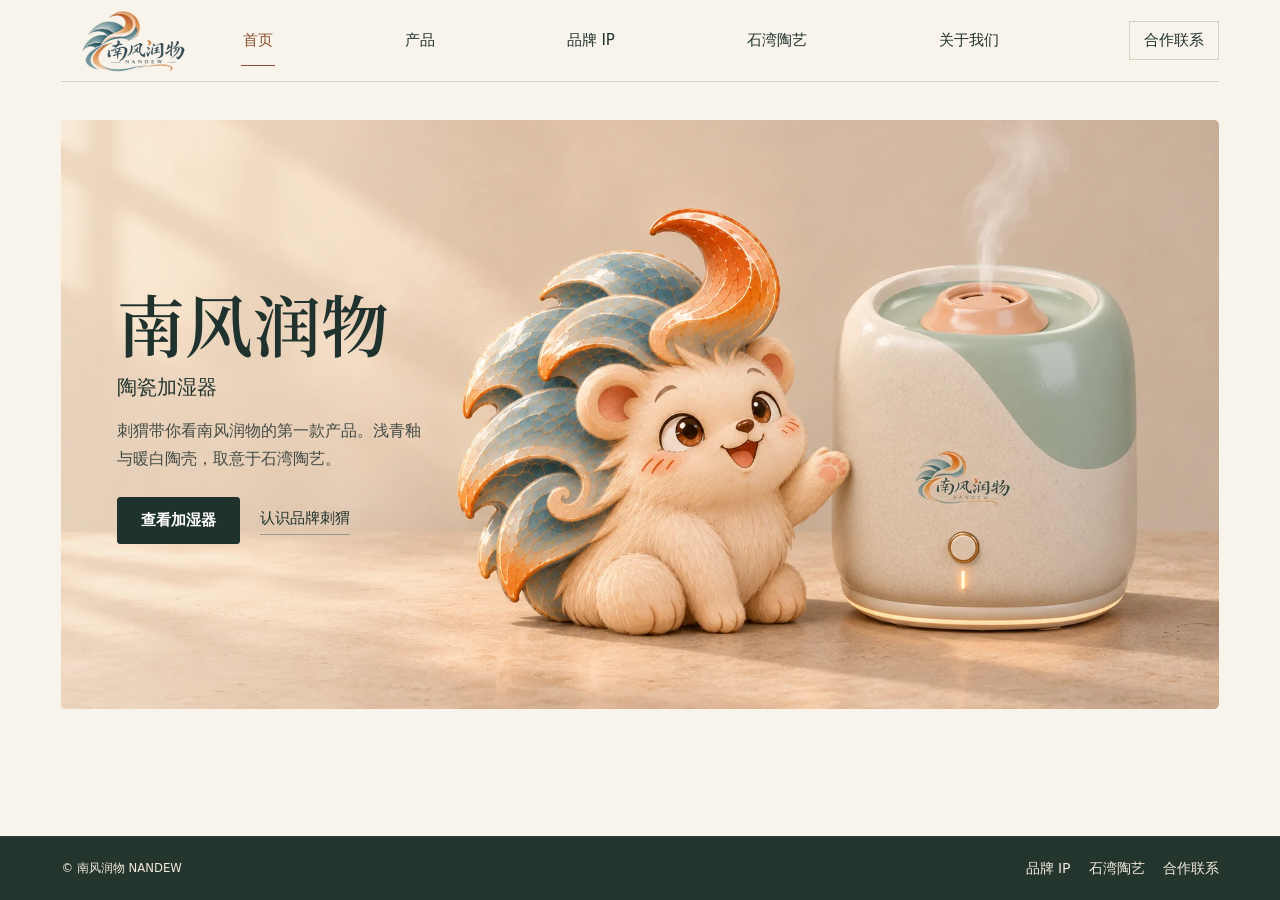
==== commit 5cc68e51: "Feature the brand hedgehog as product ambassador" ====
--- a/index.html
+++ b/index.html
@@ -4,10 +4,10 @@
   <meta charset="utf-8">
   <meta name="viewport" content="width=device-width, initial-scale=1">
   <meta name="theme-color" content="#f8f4eb">
-  <meta name="description" content="南风润物 NANDEW 源于佛山石湾陶艺。由品牌刺猬介绍南风润物陶瓷加湿器，了解器型、双釉外罩和组装结构。">
+  <meta name="description" content="南风润物 NANDEW 源于佛山石湾陶艺。了解陶瓷加湿器的双釉外罩、组装结构与品牌刺猬。">
   <title>品牌官网｜南风润物 NANDEW</title>
   <link rel="icon" href="assets/icon.png">
-  <link rel="stylesheet" href="site.css?v=3">
+  <link rel="stylesheet" href="site.css?v=5">
   <script src="site.js?v=3" defer></script>
 </head>
 <body>
@@ -28,26 +28,17 @@
   </header>
   <main class="wrap home" id="main">
     <section class="home-feature" aria-labelledby="hero-title">
-      <figure class="campaign-scene campaign-scene--home" aria-label="品牌刺猬向一旁的南风润物陶瓷加湿器伸出前爪">
-        <span class="campaign-ground" aria-hidden="true"></span>
-        <img class="campaign-ip" src="assets/hedgehog-greeting.webp" alt="" width="640" height="640">
-        <img class="campaign-device" src="assets/humidifier-studio-front.webp" alt="" width="1056" height="1056">
-      </figure>
+      <img class="home-scene" src="assets/humidifier-ambassador.webp" alt="品牌刺猬抬起前爪介绍身旁的陶瓷加湿器，暖光下可见出雾口飘出的薄雾" width="1672" height="941" fetchpriority="high">
       <div class="home-copy">
-        <p class="home-label">南风润物品牌代言</p>
         <h1 id="hero-title">南风润物</h1>
         <p class="campaign-feature-name">陶瓷加湿器</p>
-        <p class="home-summary">机身的青釉呼应刺猬背上的卷刺，出雾口的陶橙色呼应它额前的弧线。</p>
+        <p class="home-summary">刺猬带你看南风润物的第一款产品。浅青釉与暖白陶壳，取意于石湾陶艺。</p>
         <div class="home-actions">
-          <a class="button button--ink" href="humidifier.html">看看这款加湿器</a>
-          <a class="underlined" href="ip.html">认识品牌 IP</a>
+          <a class="button button--ink" href="humidifier.html">查看加湿器</a>
+          <a class="underlined" href="ip.html">认识品牌刺猬</a>
         </div>
       </div>
     </section>
-    <div class="home-origins">
-      <p>石湾陶艺里的器型和釉色，也用在我们的家居设计里。</p>
-      <a class="underlined" href="craft.html">了解石湾陶艺</a>
-    </div>
   </main>
   <footer class="site-footer">
     <div class="wrap footer-inner">
@@ -56,4 +47,4 @@
     </div>
   </footer>
 </body>
-</html>+</html>
--- a/site.css
+++ b/site.css
@@ -54,99 +54,55 @@
 
 .home { padding-block: clamp(18px, 3vw, 40px) clamp(28px, 4vw, 57px); }
 .home-feature {
+  position: relative;
   isolation: isolate;
-  position: relative;
-  min-height: clamp(475px, 43vw, 625px);
-  display: grid;
-  grid-template-columns: minmax(0, .72fr) minmax(0, 1.28fr);
-  align-items: stretch;
+  display: grid;
+  align-items: center;
+  min-height: clamp(415px, 46vw, 670px);
   overflow: hidden;
-  border: 1px solid #e5d8c2;
-  border-radius: 12px;
-  background: radial-gradient(ellipse at 77% 16%, #fff8e9 0, #f7e8cf 49%, #ebdcc3 100%);
-}
-.home-feature::before {
+  border-radius: 5px;
+  background: #f2e6d4;
+}
+.home-feature::after {
   content: "";
   position: absolute;
   inset: 0;
-  z-index: -1;
-  background: url(assets/hedgehog-paper.webp) repeat;
-  mix-blend-mode: multiply;
-  opacity: .2;
-}
-.campaign-scene {
+  z-index: 0;
+  background: linear-gradient(90deg, #f2e6d47a, #f2e6d449 24%, transparent 36%);
+  pointer-events: none;
+}
+.home-scene { position: absolute; inset: 0; width: 100%; height: 100%; object-fit: cover; object-position: center; }
+.home-copy {
   position: relative;
-  isolation: isolate;
-  min-width: 0;
-  overflow: hidden;
-  aspect-ratio: 1.29;
-  background: radial-gradient(ellipse at 78% 18%, #fff9e9 0, #f6e8d0 58%, #e8d8bc 100%);
-}
-.campaign-scene--home {
-  grid-column: 2;
-  grid-row: 1;
-  width: 108%;
-  margin-left: -8%;
-  align-self: stretch;
-  aspect-ratio: auto;
-  background: transparent;
-}
-.campaign-ground {
-  position: absolute;
-  inset: auto 0 8%;
-  height: 17%;
-  background: radial-gradient(ellipse 48% 36% at 56% 48%, #80583332, transparent 100%),
-    radial-gradient(ellipse 27% 24% at 70% 51%, #624a2938, transparent 100%);
-}
-.campaign-scene .campaign-ip,
-.campaign-scene .campaign-device { position: absolute; height: auto; max-width: none; background: transparent; }
-.campaign-ip {
-  width: 57%;
-  left: 1%;
-  bottom: 6.8%;
-  z-index: 2;
-  mask-image: linear-gradient(90deg, transparent, #000 9%, #000 92%, transparent),
-              linear-gradient(0deg, transparent, #000 6%, #000 95%, transparent);
-  mask-composite: intersect;
-}
-.campaign-device {
-  width: 59%;
-  right: -1.45%;
-  bottom: 6.7%;
-  z-index: 3;
-  filter: drop-shadow(0 8px 10px #614e341c);
-}
-.campaign-scene--ip {
-  border: 1px solid #e5d8c2;
-  border-radius: 10px;
-}
-.home-copy {
-  align-self: center;
-  position: relative;
-  z-index: 2;
-  grid-column: 1;
-  grid-row: 1;
-  padding: clamp(22px, 4vw, 57px) 0 clamp(22px, 4vw, 57px) clamp(22px, 4.2vw, 60px);
+  z-index: 1;
+  width: min(39%, 465px);
+  padding: clamp(20px, 4vw, 52px) 0 clamp(20px, 4vw, 52px) clamp(24px, 4.35vw, 63px);
 }
 .home-label { color: var(--accent); font-size: .9375rem; letter-spacing: .085em; }
 .home h1 {
   font-family: var(--serif);
-  font-size: clamp(2.6rem, 5.3vw, 5.15rem);
+  font-size: clamp(2.6rem, 5.3vw, 5.05rem);
   font-weight: 600;
-  margin: 8px 0 9px;
-  line-height: 1.09;
+  margin: 0 0 12px;
+  line-height: 1.08;
   white-space: nowrap;
 }
 .campaign-feature-name { color: var(--ink); font-size: clamp(1.12rem, 1.6vw, 1.48rem); }
-.home-summary { color: var(--body); max-width: 22em; margin: 12px 0 23px; line-height: 1.82; }
-.home-actions { display: flex; flex-wrap: wrap; align-items: center; gap: 12px 22px; }
+.home-summary { color: var(--body); max-width: 19em; margin: 12px 0 23px; line-height: 1.78; }
+.home-actions { display: flex; flex-wrap: wrap; align-items: center; gap: 12px 20px; }
 .home-actions .button { border-radius: 3px; }
-.home-origins { display: flex; align-items: baseline; justify-content: space-between; gap: 14px; border-bottom: 1px solid var(--line); padding-block: 15px 11px; color: var(--body); }
 
 .interior { padding-block: clamp(35px, 5vw, 72px) clamp(45px, 7vw, 90px); }
 .page-heading { max-width: 720px; margin-bottom: clamp(23px, 3.5vw, 43px); }
 .page-heading h1 { font-family: var(--serif); font-size: clamp(2rem, 4.5vw, 4.125rem); letter-spacing: .015em; }
 .page-heading p { margin-top: 13px; color: var(--body); max-width: 44em; }
+.craft-page { max-width: min(calc(100% - 2 * var(--gutter)), 990px); }
+.craft-design { border-top: 1px solid var(--line); padding-top: clamp(21px, 3vw, 37px); }
+.craft-design > h2 { font-family: var(--serif); font-size: clamp(1.3rem, 2.5vw, 2rem); margin-bottom: 20px; }
+.craft-details { display: grid; grid-template-columns: repeat(2,minmax(0,1fr)); gap: clamp(18px, 3.45vw, 49px); }
+.craft-details h3 { font-family: var(--serif); font-size: 1.28rem; }
+.craft-details.editorial-copy section + section { border-top: 0; border-left: 1px solid var(--line); padding: 0 0 0 clamp(18px, 3.25vw, 41px); }
+.craft-links { display: flex; gap: 12px 25px; flex-wrap: wrap; margin-top: 28px; }
 .breadcrumb { display: flex; align-items: baseline; flex-wrap: wrap; gap: 9px; margin-bottom: 20px; color: var(--muted); font-size: .875rem; }
 .breadcrumb a { text-decoration: underline; text-underline-offset: 3px; }
 .editorial-grid { display: grid; grid-template-columns: minmax(0, 1.18fr) minmax(0, .82fr); gap: clamp(22px, 4vw, 62px); align-items: center; }
@@ -220,7 +176,7 @@
 .media-zoom { padding: 0 0 2px; border: 0; border-bottom: 1px solid #919b91; background: transparent; font-size: .875rem; }
 .media-toolbar .media-zoom { justify-self: end; }
 .media-pagination { display: flex; justify-content: center; align-items: center; }
-.media-pagination button { place-items: center; display: grid; width: 28px; min-height: 40px; padding: 0; background: transparent; border: 0; }
+.media-pagination button { place-items: center; display: grid; width: 36px; min-height: 44px; padding: 0; background: transparent; border: 0; }
 .media-pagination button::before { content: ""; width: 7px; height: 7px; border-radius: 50%; background: #b19a7b; }
 .media-pagination button:hover::before { background: var(--accent); }
 .media-pagination button[aria-pressed="true"]::before { width: 15px; border-radius: 6px; background: var(--ink); }
@@ -284,31 +240,23 @@
   padding-top: clamp(23px, 4vw, 56px);
   margin-top: clamp(38px, 6.5vw, 94px);
   display: grid;
-  grid-template-columns: minmax(0, .77fr) minmax(0, 1.23fr);
+  grid-template-columns: minmax(0, .62fr) minmax(0, 1.38fr);
   gap: clamp(21px, 5vw, 70px);
   align-items: center;
 }
-.product-story figure { max-width: 430px; margin-inline: auto; padding: 12px 12px 8px; background: #f2e7d4; border: 1px solid #e6d8bd; border-radius: 10px; }
-.product-story figure img { width: 100%; max-height: 590px; object-fit: cover; object-position: center 61%; border-radius: 5px; }
-.product-story figcaption { margin-top: 7px; font-size: .875rem; color: var(--muted); }
+.product-story figure { width: 100%; max-width: 320px; margin-inline: auto; }
+.product-story figure img { width: 100%; aspect-ratio: 4/5; object-fit: cover; object-position: center 60%; border-radius: 8px; }
 .product-story h2, .ip-poses h2 { font-family: var(--serif); font-size: clamp(1.65rem, 2.6vw, 2.7rem); margin: 7px 0 11px; }
 .product-story-copy > p:not(.home-label) { max-width: 28em; color: var(--body); margin-bottom: 14px; }
-.product-ip-note {
-  display: flex;
-  gap: 16px;
-  max-width: 460px;
-  align-items: center;
-  margin-top: 25px;
-  padding: 9px 15px 9px 8px;
-  background: #f2e5d2;
-}
-.product-ip-note img { width: 87px; aspect-ratio: 1; object-fit: contain; mix-blend-mode: multiply; mask-image: radial-gradient(ellipse 74% 74% at 50% 50%, #000 61%, transparent); }
-.product-ip-note > span { display: grid; gap: 2px; }
-.product-ip-note > span > span { color: var(--body); font-size: .875rem; }
-.product-ip-note:hover strong { text-decoration: underline; }
-
 .ip-feature { align-items: center; }
-.ip-feature img { border-radius: 8px 8px 0 0; }
+.character-portrait { display: grid; place-items: center; }
+.character-portrait img {
+  width: min(100%, 515px);
+  height: auto;
+  mask-image: linear-gradient(90deg, transparent, #000 8%, #000 93%, transparent),
+              linear-gradient(0deg, transparent, #000 7%, #000 94%, transparent);
+  mask-composite: intersect;
+}
 .ip-poses { margin-top: clamp(28px, 5vw, 64px); border-top: 1px solid var(--line); padding-top: 19px; }
 .pose-grid { display: grid; grid-template-columns: repeat(3,minmax(0,1fr)); gap: 14px; }
 .pose-grid figure { overflow: hidden; background: #f5e7d1 url(assets/hedgehog-paper.webp) repeat; border: 1px solid #e4d4be; }
@@ -333,6 +281,14 @@
 .footer-inner div { display: flex; gap: 18px; }
 .footer-inner a:hover { color: #f2ba8c; }
 
+@media (max-width: 860px) {
+  .home-feature { display: flex; flex-direction: column; align-items: stretch; min-height: 0; }
+  .home-feature::after { display: none; }
+  .home-scene { position: static; height: auto; aspect-ratio: 4/3; object-position: 87% center; mask-image: linear-gradient(to bottom, #000 88%, transparent); }
+  .home-copy { width: auto; padding: 5px 23px 28px; }
+  .home h1 { font-size: clamp(2.46rem, 10vw, 4.1rem); margin-bottom: 9px; }
+  .home-summary { margin-bottom: 16px; }
+}
 @media (max-width: 760px) {
   .header-inner { min-height: 63px; justify-content: space-between; }
   .brand img { width: 104px; }
@@ -343,22 +299,14 @@
   .site-nav .nav-contact { margin: 0; border: 0; padding-inline: 2px; }
   .has-menu .site-nav { display: none; position: absolute; top: 100%; inset-inline: calc(0px - var(--gutter)); z-index: 2; background: var(--paper); border-bottom: 1px solid var(--line); padding: 8px var(--gutter) 15px; }
   .has-menu .site-nav.is-open { display: grid; grid-template-columns: repeat(2, minmax(0, 1fr)); }
-  .home-feature, .editorial-grid, .inquiry-grid { grid-template-columns: 1fr; }
-  .home-feature { min-height: 0; border-radius: 10px; justify-items: stretch; }
-  .campaign-scene--home { width: 100%; margin-left: 0; grid-row: 1; grid-column: 1; aspect-ratio: 1.42; }
-  .campaign-scene--home .campaign-ip { bottom: 4%; }
-  .campaign-scene--home .campaign-device { bottom: 4%; }
-  .home-copy { padding: 2px 23px 26px; grid-row: 2; grid-column: 1; }
-  .home h1 { font-size: clamp(2.46rem, 10vw, 4.1rem); margin-bottom: 9px; }
-  .home-summary { margin-bottom: 16px; }
-  .home-origins { align-items: start; flex-direction: column; gap: 3px; }
+  .editorial-grid, .inquiry-grid, .craft-details { grid-template-columns: 1fr; }
+  .craft-details.editorial-copy section + section { border-left: 0; border-top: 1px solid var(--line); padding: 14px 0 0; }
   .catalog-card:only-child > a, .product-story { grid-template-columns: 1fr; }
   .product-overview { display: flex; flex-direction: column; align-items: stretch; gap: 18px; }
   .product-title h1 { text-wrap: wrap; }
   .product-facts { margin-top: 5px; }
   .product-title { padding-top: 0; }
-  .product-story figure { max-width: 100%; }
-  .product-story figure img { max-height: 420px; object-fit: contain; background: #e5dac8; border-radius: 6px; }
+  .product-story figure { max-width: min(100%, 300px); margin-inline: 0; }
   .pose-grid { gap: 6px; }
   .pose-grid figcaption { font-size: .875rem; }
 }
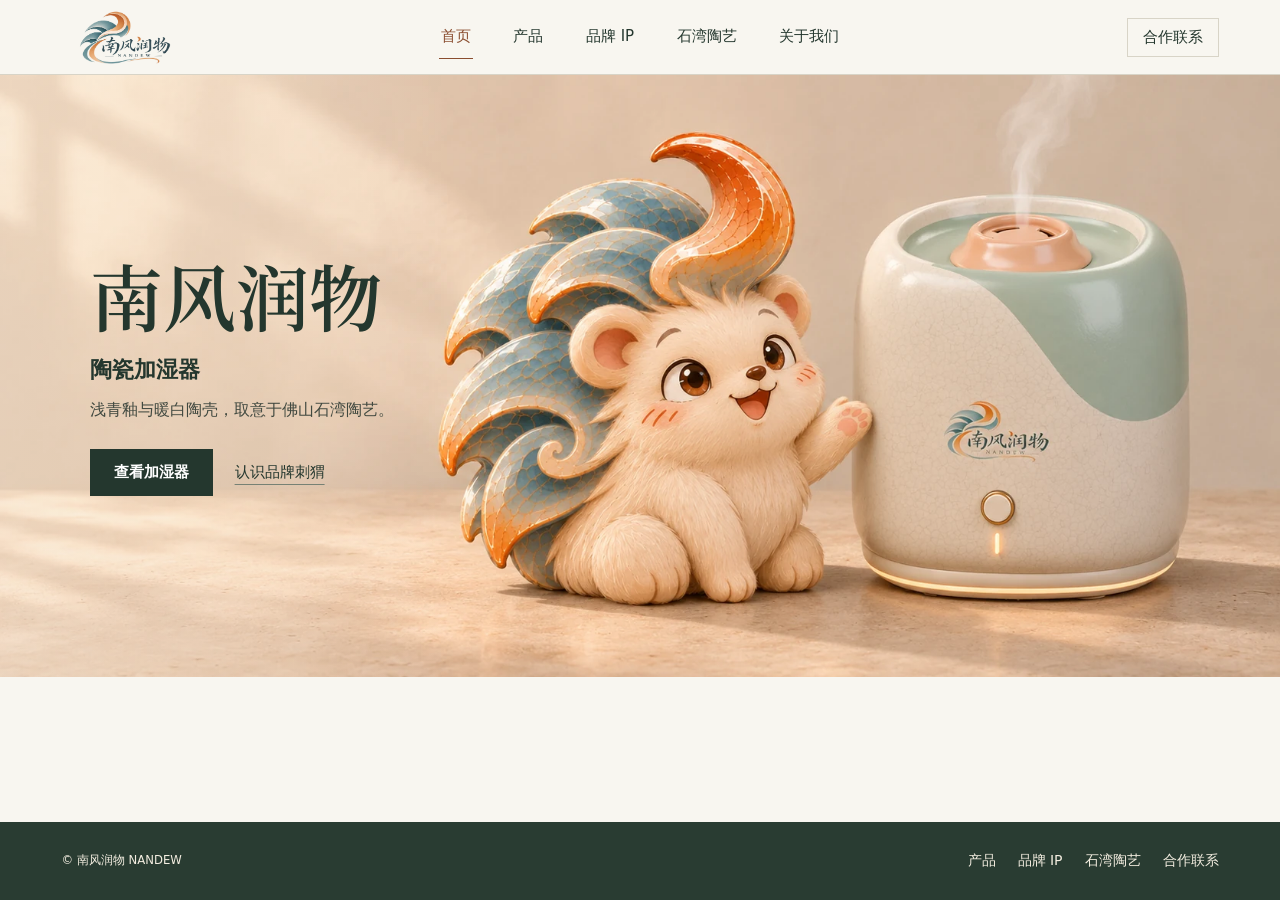
==== commit 1c303370: "Refine the storefront and product gallery" ====
--- a/index.html
+++ b/index.html
@@ -3,12 +3,12 @@
 <head>
   <meta charset="utf-8">
   <meta name="viewport" content="width=device-width, initial-scale=1">
-  <meta name="theme-color" content="#f8f4eb">
+  <meta name="theme-color" content="#f8f6f0">
   <meta name="description" content="南风润物 NANDEW 源于佛山石湾陶艺。了解陶瓷加湿器的双釉外罩、组装结构与品牌刺猬。">
   <title>品牌官网｜南风润物 NANDEW</title>
   <link rel="icon" href="assets/icon.png">
-  <link rel="stylesheet" href="site.css?v=5">
-  <script src="site.js?v=3" defer></script>
+  <link rel="stylesheet" href="site.css?v=6">
+  <script src="site.js?v=4" defer></script>
 </head>
 <body>
   <a class="skip-link" href="#main">跳至正文</a>
@@ -26,16 +26,18 @@
       </nav>
     </div>
   </header>
-  <main class="wrap home" id="main">
+  <main class="home" id="main">
     <section class="home-feature" aria-labelledby="hero-title">
       <img class="home-scene" src="assets/humidifier-ambassador.webp" alt="品牌刺猬抬起前爪介绍身旁的陶瓷加湿器，暖光下可见出雾口飘出的薄雾" width="1672" height="941" fetchpriority="high">
-      <div class="home-copy">
-        <h1 id="hero-title">南风润物</h1>
-        <p class="campaign-feature-name">陶瓷加湿器</p>
-        <p class="home-summary">刺猬带你看南风润物的第一款产品。浅青釉与暖白陶壳，取意于石湾陶艺。</p>
-        <div class="home-actions">
-          <a class="button button--ink" href="humidifier.html">查看加湿器</a>
-          <a class="underlined" href="ip.html">认识品牌刺猬</a>
+      <div class="wrap home-feature-inner">
+        <div class="home-copy">
+          <h1 id="hero-title">南风润物</h1>
+          <p class="campaign-feature-name">陶瓷加湿器</p>
+          <p class="home-summary">浅青釉与暖白陶壳，取意于佛山石湾陶艺。</p>
+          <div class="home-actions">
+            <a class="button button--ink" href="humidifier.html">查看加湿器</a>
+            <a class="underlined" href="ip.html">认识品牌刺猬</a>
+          </div>
         </div>
       </div>
     </section>
@@ -43,7 +45,7 @@
   <footer class="site-footer">
     <div class="wrap footer-inner">
       <small>© 南风润物 NANDEW</small>
-      <div><a href="ip.html">品牌 IP</a><a href="craft.html">石湾陶艺</a><a href="contact.html">合作联系</a></div>
+      <nav aria-label="页脚导航"><a href="products.html">产品</a><a href="ip.html">品牌 IP</a><a href="craft.html">石湾陶艺</a><a href="contact.html">合作联系</a></nav>
     </div>
   </footer>
 </body>
--- a/site.css
+++ b/site.css
@@ -6,12 +6,12 @@
 }
 
 :root {
-  --paper: #f8f4eb;
-  --surface: #ede8dc;
-  --ink: #20322d;
-  --body: #424b45;
-  --muted: #5b655d;
-  --line: #d8d0c1;
+  --paper: #f8f6f0;
+  --surface: #eeebe2;
+  --ink: #24372e;
+  --body: #414940;
+  --muted: #576158;
+  --line: #d8d4c7;
   --accent: #8a4d2f;
   --gutter: clamp(19px, 4.8vw, 74px);
   --serif: "Nandew Serif", "Songti SC", SimSun, serif;
@@ -33,16 +33,16 @@
 
 .skip-link { position: absolute; z-index: 10; left: var(--gutter); top: 10px; transform: translateY(-160%); background: var(--paper); padding: 10px 16px; }
 .skip-link:focus { transform: none; }
-.site-header { background: var(--paper); }
-.header-inner { min-height: 82px; border-bottom: 1px solid var(--line); display: flex; align-items: center; gap: clamp(24px, 3.4vw, 48px); position: relative; }
+.site-header { position: relative; z-index: 2; background: var(--paper); border-bottom: 1px solid var(--line); }
+.header-inner { min-height: 74px; display: flex; align-items: center; position: relative; }
 .brand { display: block; flex: none; }
-.brand img { width: 136px; height: auto; }
-.site-nav { display: flex; flex: 1; justify-content: space-between; gap: clamp(10px, 1.7vw, 24px); align-items: center; }
-.site-nav a { min-height: 50px; display: inline-flex; align-items: center; border-bottom: 1px solid transparent; padding: 0 2px; font-size: .9375rem; }
+.brand img { width: 120px; height: auto; }
+.site-nav { display: flex; flex: 1; justify-content: center; gap: clamp(20px, 3vw, 48px); align-items: center; padding-right: 120px; }
+.site-nav a { min-height: 44px; display: inline-flex; align-items: center; border-bottom: 1px solid transparent; padding: 0 2px; font-size: .9375rem; }
 .site-nav a:hover { color: var(--accent); }
 .site-nav a[aria-current] { border-color: var(--accent); color: var(--accent); }
-.site-nav .nav-contact { min-height: 39px; padding-inline: 14px; border: 1px solid var(--line); }
-.site-nav .nav-contact:hover,.site-nav .nav-contact[aria-current] { border-color: var(--accent); }
+.site-nav .nav-contact { position: absolute; right: 0; min-height: 39px; padding-inline: 15px; border: 1px solid var(--line); }
+.site-nav .nav-contact:hover, .site-nav .nav-contact[aria-current] { border-color: var(--accent); }
 .menu-toggle { display: none; }
 .button { display: inline-flex; min-height: 46px; align-items: center; justify-content: center; border: 1px solid var(--ink); padding: 10px 23px; font-weight: 600; font-size: .9375rem; }
 .button--ink { background: var(--ink); color: #fff; }
@@ -52,45 +52,43 @@
 .underlined { width: fit-content; max-width: 100%; border-bottom: 1px solid #919b91; font-size: .9375rem; padding-bottom: 3px; }
 .underlined:hover { color: var(--accent); border-color: var(--accent); }
 
-.home { padding-block: clamp(18px, 3vw, 40px) clamp(28px, 4vw, 57px); }
 .home-feature {
   position: relative;
   isolation: isolate;
   display: grid;
   align-items: center;
-  min-height: clamp(415px, 46vw, 670px);
+  min-height: clamp(480px, 47vw, 860px);
+  max-width: 1920px;
+  margin-inline: auto;
   overflow: hidden;
-  border-radius: 5px;
   background: #f2e6d4;
 }
 .home-feature::after {
   content: "";
   position: absolute;
   inset: 0;
-  z-index: 0;
-  background: linear-gradient(90deg, #f2e6d47a, #f2e6d449 24%, transparent 36%);
+  background: linear-gradient(90deg, #f2e6d468, #f2e6d445 23%, transparent 35%);
   pointer-events: none;
 }
-.home-scene { position: absolute; inset: 0; width: 100%; height: 100%; object-fit: cover; object-position: center; }
-.home-copy {
+.home-scene { position: absolute; inset: 0; width: 100%; height: 100%; object-fit: cover; object-position: center 63%; }
+.home-feature-inner {
   position: relative;
   z-index: 1;
-  width: min(39%, 465px);
-  padding: clamp(20px, 4vw, 52px) 0 clamp(20px, 4vw, 52px) clamp(24px, 4.35vw, 63px);
-}
-.home-label { color: var(--accent); font-size: .9375rem; letter-spacing: .085em; }
+  width: 100%;
+  padding: 32px clamp(24px, 7vw, 112px);
+}
+.home-copy { width: min(30vw, 400px); }
 .home h1 {
   font-family: var(--serif);
-  font-size: clamp(2.6rem, 5.3vw, 5.05rem);
-  font-weight: 600;
-  margin: 0 0 12px;
+  font-size: clamp(2.75rem, 5.7vw, 5.9rem);
+  margin: 0 0 17px;
   line-height: 1.08;
   white-space: nowrap;
 }
-.campaign-feature-name { color: var(--ink); font-size: clamp(1.12rem, 1.6vw, 1.48rem); }
-.home-summary { color: var(--body); max-width: 19em; margin: 12px 0 23px; line-height: 1.78; }
-.home-actions { display: flex; flex-wrap: wrap; align-items: center; gap: 12px 20px; }
-.home-actions .button { border-radius: 3px; }
+.campaign-feature-name { font-size: clamp(1.12rem, 1.7vw, 1.5rem); font-weight: 600; }
+.home-summary { color: var(--body); margin: 8px 0 25px; line-height: 1.75; }
+.home-actions { display: flex; flex-wrap: wrap; align-items: center; gap: 12px 22px; }
+.home-actions .underlined { display: inline-flex; align-items: center; min-height: 44px; padding: 0; border: 0; text-decoration: underline; text-decoration-color: #768174; text-underline-offset: 7px; }
 
 .interior { padding-block: clamp(35px, 5vw, 72px) clamp(45px, 7vw, 90px); }
 .page-heading { max-width: 720px; margin-bottom: clamp(23px, 3.5vw, 43px); }
@@ -113,91 +111,110 @@
 .editorial-copy section + section { border-top: 1px solid var(--line); padding-top: 19px; }
 .editorial-copy h2, .inquiry-panel h2 { font-size: clamp(1.18rem, 2.25vw, 1.6rem); }
 .editorial-copy p, .inquiry-panel p { color: var(--body); margin-top: 7px; }
+.catalog .page-heading { margin-bottom: clamp(22px, 3vw, 38px); }
 .catalog-grid {
   display: grid;
-  grid-template-columns: repeat(auto-fit, minmax(min(100%, 275px), 1fr));
-  gap: 24px;
-}
-.catalog-card { border: 1px solid var(--line); background: #f3ecdf; border-radius: 10px; overflow: hidden; }
+  grid-template-columns: repeat(auto-fit, minmax(min(100%, 300px), 1fr));
+  gap: clamp(20px, 3vw, 36px);
+}
+.catalog-card { background: var(--surface); }
 .catalog-card > a { display: grid; height: 100%; align-content: start; }
+.catalog-card:only-child { background: linear-gradient(110deg, var(--surface) 24%, #e1e4d9 94%); }
 .catalog-card:only-child > a {
-  grid-template-columns: minmax(0, .96fr) minmax(0, 1.04fr);
+  grid-template-columns: minmax(0, .82fr) minmax(0, 1.18fr);
   align-items: stretch;
 }
+.catalog-card:only-child .catalog-media { grid-area: 1 / 2; aspect-ratio: 1.5; background: transparent; }
+.catalog-card:only-child .catalog-copy { grid-area: 1 / 1; padding: clamp(25px, 5vw, 72px); }
 .catalog-media {
   position: relative;
   min-width: 0;
-  aspect-ratio: 1.26;
+  aspect-ratio: 1.3;
   overflow: hidden;
-  background: radial-gradient(ellipse at 48% 25%, #fff8e6, #ebdcc0 85%);
-}
-.catalog-media::before { content: ""; position: absolute; inset: auto 16% 8%; height: 12%; background: radial-gradient(ellipse, #6b51343e, transparent 69%); }
-.catalog-media img { position: absolute; inset: 0; width: 100%; height: 100%; object-fit: contain; padding: 8px 12px 13px; }
-.catalog-copy { align-self: center; padding: clamp(21px, 4.1vw, 62px); }
-.catalog-copy h2 { font-family: var(--serif); font-size: clamp(1.42rem, 2.45vw, 2.45rem); }
-.catalog-copy p { max-width: 25em; margin: 10px 0 19px; color: var(--body); }
-.catalog-card a:hover .underlined { color: var(--accent); border-color: var(--accent); }
+  background: radial-gradient(ellipse at 47% 28%, #f1f1e9, #dddfd4 90%);
+}
+.catalog-media img { position: absolute; inset: 0; width: 100%; height: 100%; object-fit: contain; padding: 14px 16px 20px; }
+.catalog-media::before, #media-front::before, #media-side::before, #media-rear::before {
+  content: "";
+  position: absolute;
+  inset: auto 24% 8%;
+  height: 6%;
+  background: radial-gradient(ellipse, #3e4b3c33, transparent 70%);
+}
+.catalog-copy { align-self: center; padding: clamp(22px, 3vw, 39px); }
+.catalog-copy h2 { font-family: var(--serif); font-size: clamp(1.55rem, 2.6vw, 2.75rem); }
+.catalog-copy p { max-width: 23em; margin: 14px 0 23px; color: var(--body); }
+.catalog-link { display: inline-flex; align-items: center; gap: 19px; padding-bottom: 4px; border-bottom: 1px solid #889486; font-weight: 600; }
+.catalog-card a:hover .catalog-link { color: var(--accent); border-color: var(--accent); }
 
 .product-detail { padding-top: clamp(23px, 3vw, 44px); }
 .product-overview {
   display: grid;
-  grid-template-columns: minmax(0, 1.23fr) minmax(0, .82fr);
+  grid-template-columns: minmax(0, 1.36fr) minmax(0, 1fr);
   grid-template-rows: auto 1fr;
   column-gap: clamp(29px, 5.4vw, 78px);
   row-gap: 19px;
   align-items: start;
 }
-.product-title { grid-column: 2; grid-row: 1; padding-top: clamp(4px,1.45vw,22px); }
-.product-title h1 { font-family: var(--serif); font-size: clamp(2rem, 4vw, 4.14rem); font-weight: 600; line-height: 1.15; margin: 6px 0 14px; }
-.product-title > p:not(.home-label) { max-width: 28em; color: var(--body); }
+.product-title { grid-column: 2; grid-row: 1; padding-top: clamp(7px, 1.65vw, 24px); }
+.product-title h1 { font-family: var(--serif); font-size: clamp(2.1rem, 4vw, 4rem); line-height: 1.15; margin-bottom: 16px; }
+.product-title p { max-width: 25em; color: var(--body); line-height: 1.8; }
 .product-media { min-width: 0; grid-column: 1; grid-row: 1 / span 2; }
 .media-stage {
   position: relative;
-  aspect-ratio: 1.18;
-  border: 1px solid #e0d4bf;
-  border-radius: 12px;
-  background: radial-gradient(ellipse at 48% 24%, #fdf8ed, #f1e7d5 69%, #e8dbc6);
+  aspect-ratio: 1.17;
+  background: radial-gradient(ellipse at 46% 23%, #f2f1e9, #e2e3d9 93%);
   overflow: hidden;
 }
 .media-panel { position: absolute; inset: 0; display: grid; place-items: center; }
-.media-panel img,.media-panel video { display: block; width: 100%; height: 100%; object-fit: contain; min-height: 0; }
-.media-panel:not(.media-panel--video)::before {
-  content: "";
+.media-panel img, .media-panel video { display: block; width: 100%; height: 100%; object-fit: contain; min-height: 0; }
+.media-panel img { position: relative; padding: 18px 26px 24px; }
+.media-panel--video { background: #232a23; }
+.media-arrows {
   position: absolute;
-  left: 16%;
-  right: 16%;
-  bottom: 7.5%;
-  height: 11%;
-  background: radial-gradient(ellipse 49% 41% at 50% 62%, #6a4d394c, transparent 100%);
-}
-.media-panel img { position: relative; padding: 10px 16px 17px; }
-.media-panel--video { background: #3b322a; }
-.media-toolbar { min-height: 42px; display: grid; grid-template-columns: minmax(0,1fr) auto minmax(0,1fr); gap: 8px; align-items: center; font-size: .875rem; color: var(--muted); margin-top: 3px; }
+  inset: 0;
+  padding-inline: clamp(7px, 1.25vw, 18px);
+  display: flex;
+  justify-content: space-between;
+  align-items: center;
+  pointer-events: none;
+}
+.media-arrow {
+  display: grid;
+  place-items: center;
+  width: 44px;
+  height: 44px;
+  padding: 0;
+  border: 1px solid #aeb6a7;
+  border-radius: 50%;
+  background: var(--paper);
+  pointer-events: auto;
+}
+.media-arrow::before { content: ""; width: 8px; height: 8px; border: solid currentColor; border-width: 1.5px 1.5px 0 0; transform: translateX(-2px) rotate(45deg); }
+.media-arrow:first-child::before { transform: translateX(2px) rotate(-135deg); }
+.media-arrow:hover { background: #e2e8db; border-color: #838e7c; }
+.media-toolbar { min-height: 47px; display: grid; grid-template-columns: minmax(0,1fr) auto minmax(0,1fr); gap: 8px; align-items: center; font-size: .875rem; color: var(--muted); margin-top: 4px; }
 .media-zoom { padding: 0 0 2px; border: 0; border-bottom: 1px solid #919b91; background: transparent; font-size: .875rem; }
-.media-toolbar .media-zoom { justify-self: end; }
+.media-zoom:hover { color: var(--accent); border-color: var(--accent); }
+.media-toolbar .media-zoom { justify-self: end; white-space: nowrap; }
 .media-pagination { display: flex; justify-content: center; align-items: center; }
 .media-pagination button { place-items: center; display: grid; width: 36px; min-height: 44px; padding: 0; background: transparent; border: 0; }
-.media-pagination button::before { content: ""; width: 7px; height: 7px; border-radius: 50%; background: #b19a7b; }
+.media-pagination button::before { content: ""; width: 7px; height: 7px; border-radius: 50%; background: #8c9688; }
 .media-pagination button:hover::before { background: var(--accent); }
 .media-pagination button[aria-pressed="true"]::before { width: 15px; border-radius: 6px; background: var(--ink); }
-.media-shortcuts {
-  display: flex;
-  justify-content: center;
-  gap: 4px;
-  border-top: 1px solid var(--line);
-  padding-top: 10px;
-}
+.media-shortcuts { display: flex; gap: 14px; border-top: 1px solid var(--line); margin-top: 5px; }
 .media-shortcuts button {
   background: transparent;
-  border: 1px solid transparent;
-  min-height: 38px;
-  min-width: 63px;
-  padding: 4px 11px;
-  border-radius: 4px;
+  border: 0;
+  border-top: 2px solid transparent;
+  min-height: 43px;
+  min-width: 54px;
+  padding: 3px 8px;
   font-size: .875rem;
-}
-.media-shortcuts button:hover { border-color: var(--line); }
-.media-shortcuts button[aria-pressed="true"] { border-color: #cfdbcd; background: #e5e9dc; font-weight: 600; }
+  color: var(--muted);
+}
+.media-shortcuts button:hover { color: var(--ink); }
+.media-shortcuts button[aria-pressed="true"] { border-color: var(--ink); color: var(--ink); font-weight: 600; }
 .media-dialog { max-width: min(92vw,900px); max-height: 92vh; border: 1px solid #baa98f; background: var(--paper); padding: 12px; }
 .media-dialog::backdrop { background: #29231cd6; }
 .media-dialog form { display: flex; justify-content: end; margin-bottom: 6px; }
@@ -206,7 +223,8 @@
 
 .product-facts { grid-column: 2; grid-row: 2; }
 .product-minor { color: var(--muted); font-size: .875rem; }
-.product-finish > div { display: flex; align-items: center; gap: 9px; margin-top: 7px; }
+.product-finish { padding-top: 16px; border-top: 1px solid var(--line); }
+.product-finish > div { display: flex; align-items: center; gap: 10px; margin-top: 9px; }
 .finish-swatch {
   display: block;
   width: 28px;
@@ -215,8 +233,7 @@
   border-radius: 50%;
   background: linear-gradient(135deg, #a9bbb0 49%, #eee4d2 51%);
 }
-.product-actions { display: flex; flex-wrap: wrap; align-items: center; gap: 10px 20px; margin: 18px 0 28px; }
-.product-actions .button { border-radius: 3px; }
+.product-actions { display: flex; flex-wrap: wrap; align-items: center; gap: 13px 20px; margin: 23px 0 30px; }
 .product-specs { border-top: 1px solid var(--line); padding-top: 16px; }
 .product-specs h2 { font-family: var(--serif); font-size: 1.36rem; margin-bottom: 7px; }
 .product-specs details { border-bottom: 1px solid var(--line); }
@@ -227,7 +244,8 @@
   grid-template-columns: minmax(0,1fr) auto;
   gap: 7px;
   align-items: center;
-  padding: 11px 1px;
+  min-height: 48px;
+  padding: 10px 1px;
   font-weight: 600;
 }
 .product-specs summary::-webkit-details-marker { display: none; }
@@ -236,18 +254,16 @@
 .product-specs details p { color: var(--body); padding: 0 27px 12px 1px; }
 
 .product-story {
-  border-top: 1px solid var(--line);
-  padding-top: clamp(23px, 4vw, 56px);
   margin-top: clamp(38px, 6.5vw, 94px);
   display: grid;
-  grid-template-columns: minmax(0, .62fr) minmax(0, 1.38fr);
-  gap: clamp(21px, 5vw, 70px);
+  grid-template-columns: repeat(2, minmax(0, 1fr));
   align-items: center;
-}
-.product-story figure { width: 100%; max-width: 320px; margin-inline: auto; }
-.product-story figure img { width: 100%; aspect-ratio: 4/5; object-fit: cover; object-position: center 60%; border-radius: 8px; }
-.product-story h2, .ip-poses h2 { font-family: var(--serif); font-size: clamp(1.65rem, 2.6vw, 2.7rem); margin: 7px 0 11px; }
-.product-story-copy > p:not(.home-label) { max-width: 28em; color: var(--body); margin-bottom: 14px; }
+  background: var(--surface);
+}
+.product-story figure img { width: 100%; aspect-ratio: 1.32; object-fit: cover; object-position: center 62%; }
+.product-story-copy { padding: clamp(24px, 5vw, 72px); }
+.product-story h2, .ip-poses h2 { font-family: var(--serif); font-size: clamp(1.65rem, 2.6vw, 2.7rem); margin: 0 0 13px; }
+.product-story-copy p { max-width: 24em; color: var(--body); margin-bottom: 18px; }
 .ip-feature { align-items: center; }
 .character-portrait { display: grid; place-items: center; }
 .character-portrait img {
@@ -276,43 +292,61 @@
 .inquiry-form .form-status { margin: 0; color: var(--muted); }
 .inquiry-form .form-status:empty { display: none; }
 
-.site-footer { border-top: 1px solid #2c3c33; margin-top: 8px; font-size: .875rem; background: #24352d; color: #f3eadc; }
-.footer-inner { display: flex; flex-wrap: wrap; gap: 12px 26px; justify-content: space-between; align-items: center; padding-block: 20px; }
-.footer-inner div { display: flex; gap: 18px; }
+.site-footer { font-size: .875rem; background: #293c32; color: #f4eee1; }
+.footer-inner { display: flex; flex-wrap: wrap; gap: 11px 28px; justify-content: space-between; align-items: center; padding-block: 24px; }
+.footer-inner nav { display: flex; gap: 6px 22px; flex-wrap: wrap; }
+.footer-inner nav a { display: flex; min-height: 30px; align-items: center; }
 .footer-inner a:hover { color: #f2ba8c; }
 
 @media (max-width: 860px) {
+  .home { background: #f2e6d4; }
   .home-feature { display: flex; flex-direction: column; align-items: stretch; min-height: 0; }
   .home-feature::after { display: none; }
-  .home-scene { position: static; height: auto; aspect-ratio: 4/3; object-position: 87% center; mask-image: linear-gradient(to bottom, #000 88%, transparent); }
-  .home-copy { width: auto; padding: 5px 23px 28px; }
-  .home h1 { font-size: clamp(2.46rem, 10vw, 4.1rem); margin-bottom: 9px; }
-  .home-summary { margin-bottom: 16px; }
+  .home-scene { position: static; height: auto; aspect-ratio: 3/2; object-position: 88% center; mask-image: linear-gradient(to bottom, #000 86%, transparent); }
+  .home-feature-inner { padding: 6px var(--gutter) 37px; }
+  .home-copy { width: auto; }
+  .home h1 { font-size: clamp(2.46rem, 10vw, 4.1rem); margin-bottom: 10px; }
+  .home-summary { margin-bottom: 18px; }
 }
 @media (max-width: 760px) {
-  .header-inner { min-height: 63px; justify-content: space-between; }
-  .brand img { width: 104px; }
-  .has-menu .menu-toggle { display: inline-flex; min-height: 44px; gap: 8px; align-items: center; background: transparent; border: 1px solid var(--line); padding: 0 11px; font-size: .875rem; }
+  .header-inner { min-height: 62px; justify-content: space-between; }
+  .brand img { width: 109px; }
+  .has-menu .menu-toggle { display: inline-flex; min-height: 44px; gap: 9px; align-items: center; background: transparent; border: 0; padding: 0 2px 0 12px; font-size: .9375rem; }
   .menu-icon { width: 15px; height: 10px; border-block: 1px solid currentColor; position: relative; }
-  .menu-icon::after { content: ""; position: absolute; top: 3.5px; left: 0; width: 100%; border-top: 1px solid; }
-  .site-nav { flex-wrap: wrap; gap: 0 14px; }
-  .site-nav .nav-contact { margin: 0; border: 0; padding-inline: 2px; }
-  .has-menu .site-nav { display: none; position: absolute; top: 100%; inset-inline: calc(0px - var(--gutter)); z-index: 2; background: var(--paper); border-bottom: 1px solid var(--line); padding: 8px var(--gutter) 15px; }
+  .menu-icon::after { content: ""; position: absolute; top: 3.5px; left: 0; width: 100%; border-top: 1px solid currentColor; }
+  .site-nav { flex-wrap: wrap; gap: 0 18px; padding-right: 0; }
+  .site-nav .nav-contact { position: static; min-height: 44px; padding-inline: 2px; border: 0; }
+  .has-menu .site-nav {
+    display: none;
+    position: absolute;
+    top: 100%;
+    inset-inline: calc(0px - var(--gutter));
+    background: var(--paper);
+    border-bottom: 1px solid var(--line);
+    padding: 8px var(--gutter) 16px;
+    box-shadow: 0 10px 14px #24372e1a;
+  }
   .has-menu .site-nav.is-open { display: grid; grid-template-columns: repeat(2, minmax(0, 1fr)); }
+  .has-menu .site-nav a { border-bottom-color: var(--line); }
+  .has-menu .site-nav a[aria-current] { border-bottom-color: var(--accent); }
   .editorial-grid, .inquiry-grid, .craft-details { grid-template-columns: 1fr; }
   .craft-details.editorial-copy section + section { border-left: 0; border-top: 1px solid var(--line); padding: 14px 0 0; }
   .catalog-card:only-child > a, .product-story { grid-template-columns: 1fr; }
+  .catalog-card:only-child .catalog-media, .catalog-card:only-child .catalog-copy { grid-area: auto; }
+  .catalog-card:only-child .catalog-copy { padding: 22px; }
   .product-overview { display: flex; flex-direction: column; align-items: stretch; gap: 18px; }
-  .product-title h1 { text-wrap: wrap; }
+  .product-title h1 { margin-bottom: 12px; }
   .product-facts { margin-top: 5px; }
   .product-title { padding-top: 0; }
-  .product-story figure { max-width: min(100%, 300px); margin-inline: 0; }
+  .product-story figure img { aspect-ratio: 1.3; }
   .pose-grid { gap: 6px; }
   .pose-grid figcaption { font-size: .875rem; }
 }
 @media (max-width: 480px) {
+  .home-scene { aspect-ratio: 8/7; }
   .media-stage { aspect-ratio: 1.06; }
-  .media-toolbar { grid-template-columns: minmax(0,1fr) auto; }
-  .media-pagination { grid-column: 1 / -1; grid-row: 2; }
-  .media-toolbar .media-zoom { grid-column: 2; grid-row: 1; }
-}
+  .media-panel img { padding: 12px 20px 16px; }
+  .media-toolbar { gap: 4px; font-size: .8125rem; }
+  .media-toolbar .media-zoom { font-size: inherit; }
+  .media-pagination button { width: clamp(24px, 6.2vw, 30px); }
+}
